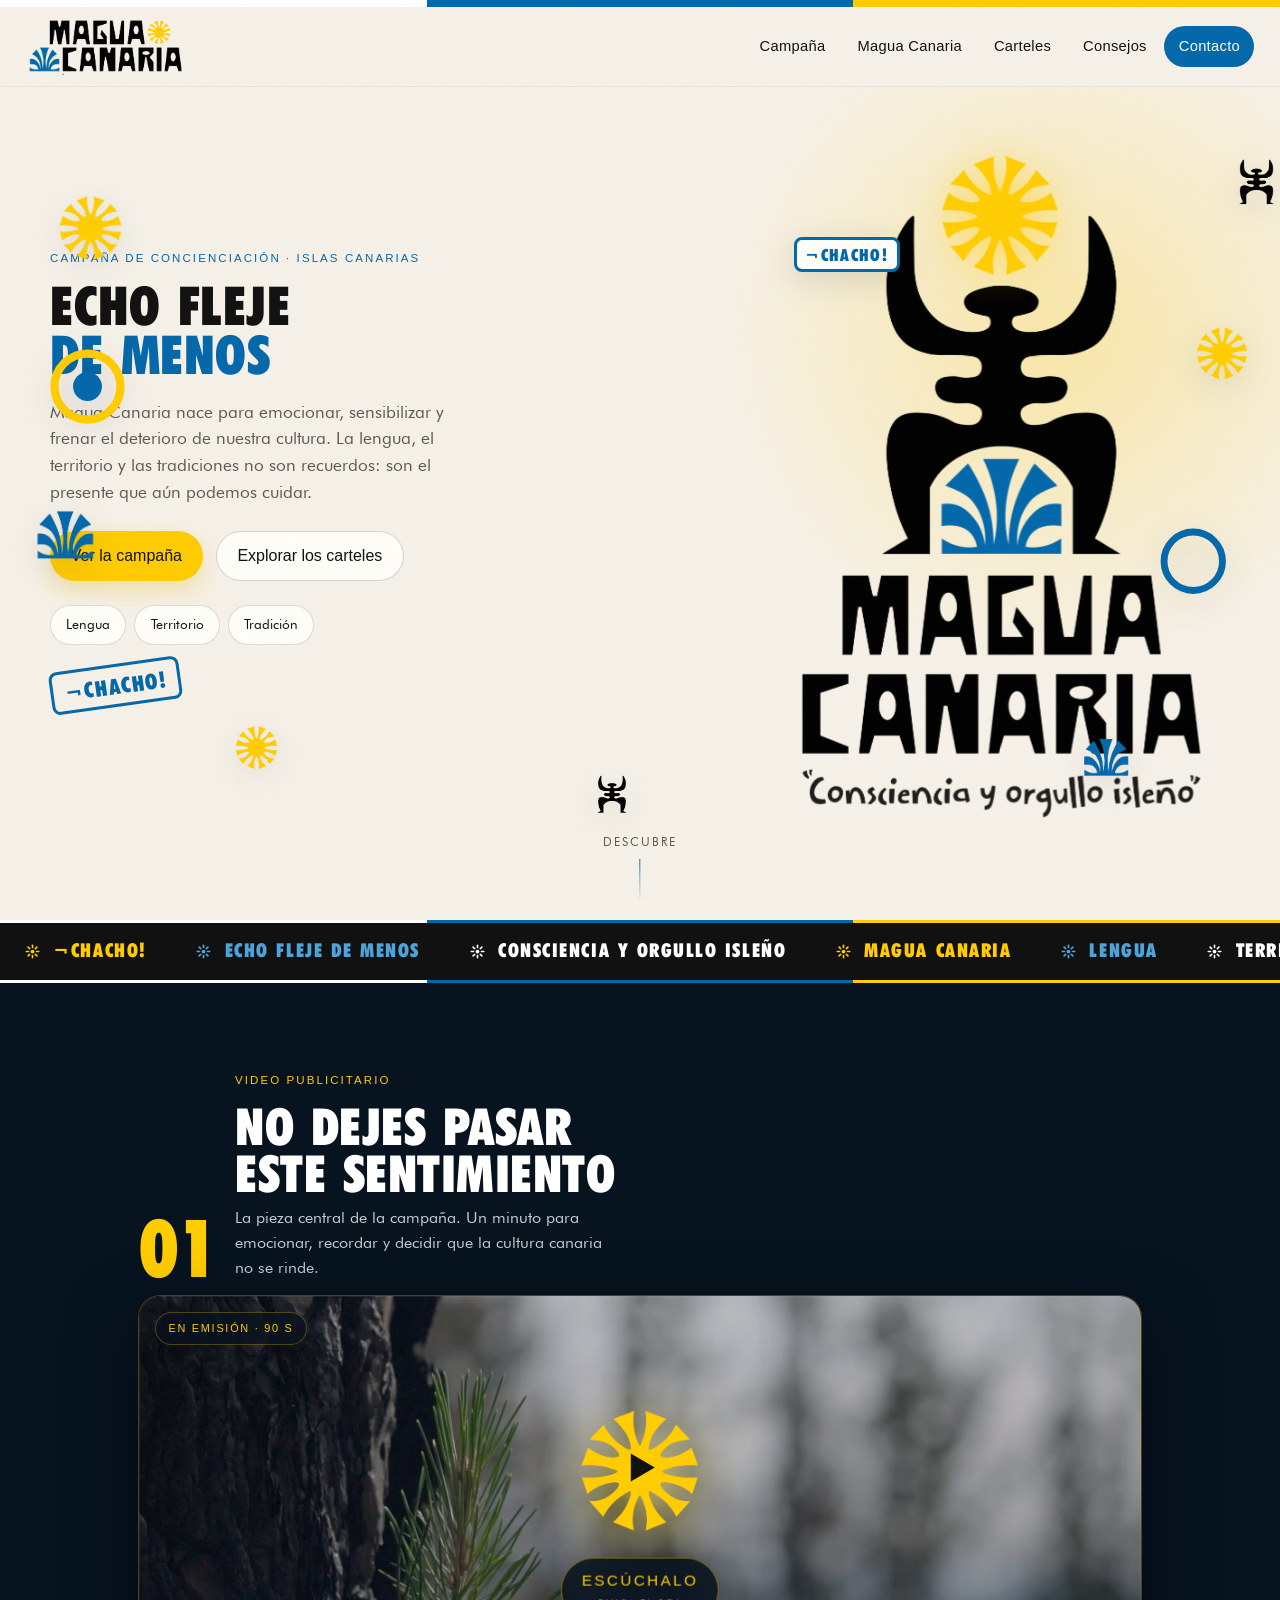
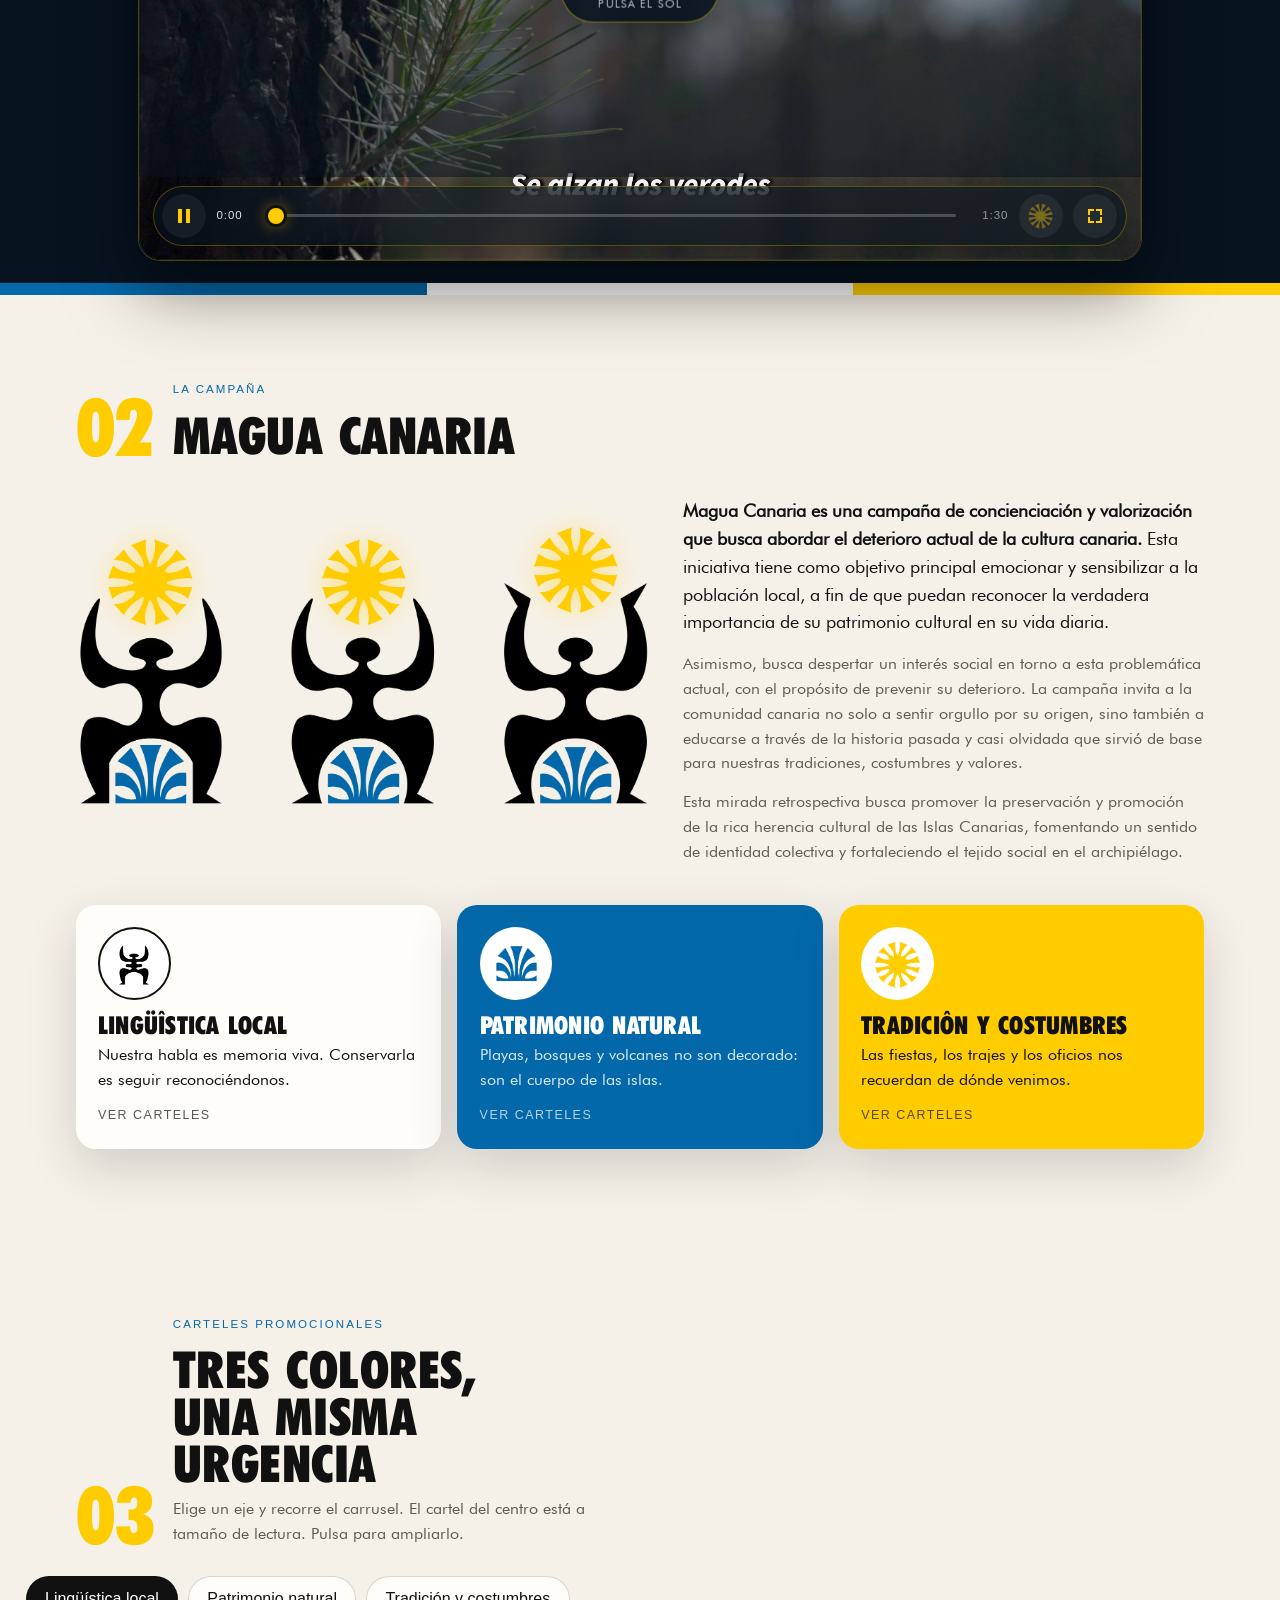
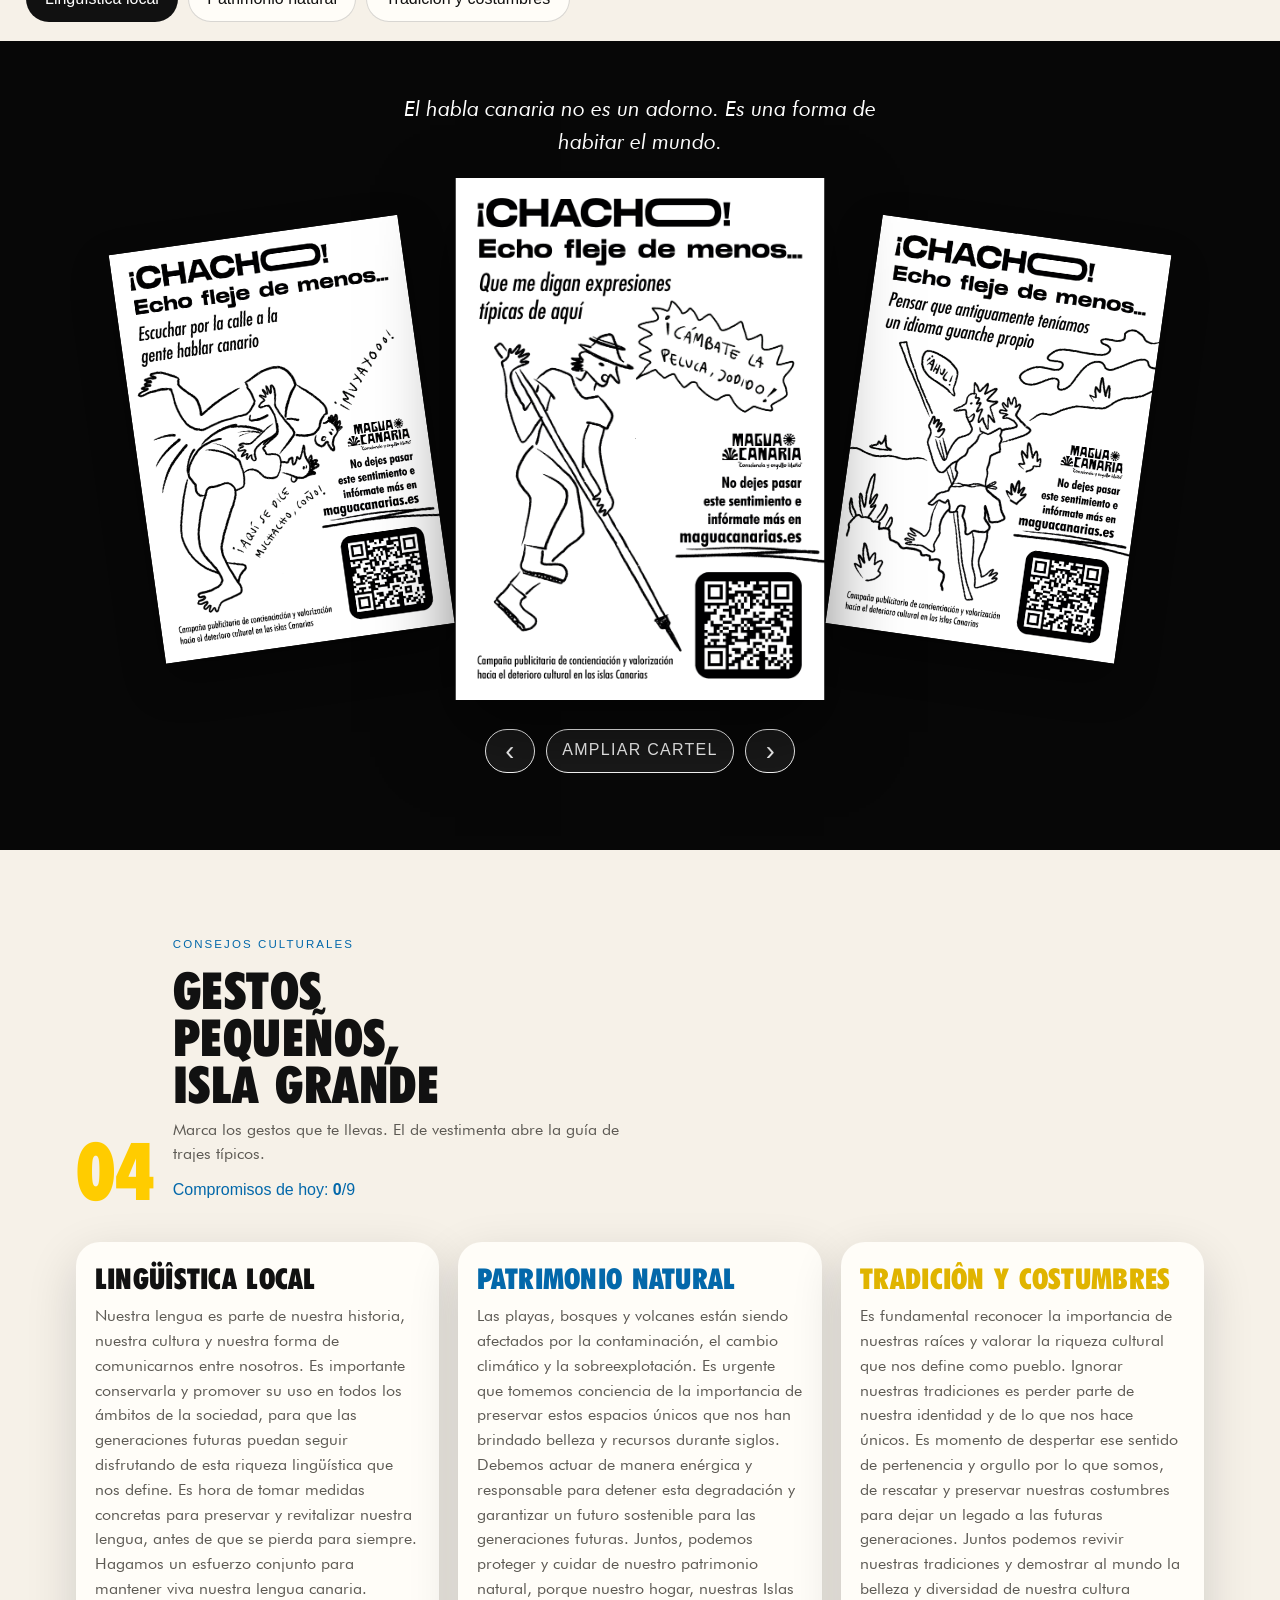
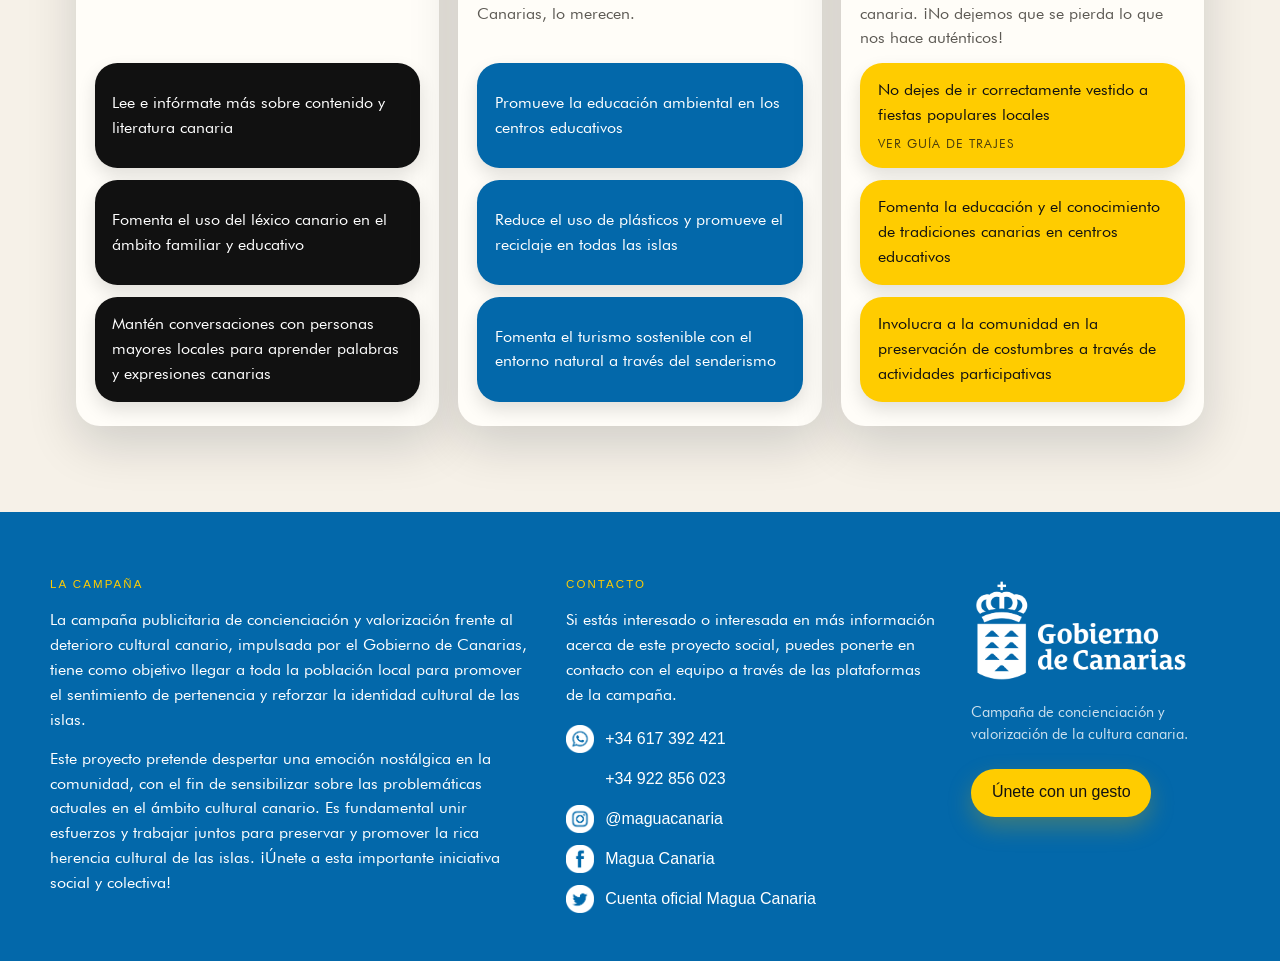
==== works/magua/index.html @ 706e5af0 "Publicar el portfolio interactivo de Kilian Torres. Sitio estático con CV A4, escritorio OS y las we" ====
<!DOCTYPE html>
<html lang="es">

<head>
    <meta charset="UTF-8">
    <meta name="viewport" content="width=device-width, initial-scale=1.0, viewport-fit=cover">
    <meta name="description" content="Magua Canaria es una campaña de concienciación y valorización frente al deterioro de la cultura canaria. Consciencia y orgullo isleño.">
    <meta name="theme-color" content="#0368AA">
    <meta property="og:title" content="Magua Canaria — Consciencia y orgullo isleño">
    <meta property="og:description" content="Campaña de concienciación y valorización de la cultura canaria: lengua, territorio y tradiciones.">
    <meta property="og:type" content="website">
    <meta property="og:locale" content="es_ES">
    <title>Magua Canaria — Consciencia y orgullo isleño</title>
    <link rel="icon" href="img/Sol.png" type="image/png">
    <link rel="preload" href="img/Logo-horizontal.png" as="image">
    <link rel="stylesheet" href="style.css?v=m14">
    <style>
      html, body, html *, body * { cursor: auto !important; }
      a, button, [type="button"], label, summary, .btn { cursor: pointer !important; }
      .pointer-glow, .cursor-sun { display: none !important; }
    </style>
</head>

<body>
    <script>
      document.documentElement.style.setProperty("cursor", "auto", "important");
    </script>
    <a class="skip-link" href="#contenido">Saltar al contenido</a>
    <div class="flag-bar" aria-hidden="true"></div>
    <div class="progress" id="progress" aria-hidden="true"></div>

    <header class="site-header" id="cabecera">
        <div class="header-inner">
            <a class="brand" href="#inicio" aria-label="Magua Canaria, ir al inicio">
                <img src="img/Logo-horizontal.png" alt="Magua Canaria">
            </a>

            <button class="menu-toggle" id="menu-toggle" type="button" aria-expanded="false" aria-controls="menu-principal">
                <span class="menu-toggle-bars" aria-hidden="true"></span>
                <span class="visually-hidden">Abrir menú</span>
            </button>

            <nav id="menu-principal" class="site-nav" aria-label="Principal">
                <ul>
                    <li><a href="#campana">Campaña</a></li>
                    <li><a href="#magua">Magua Canaria</a></li>
                    <li><a href="#carteles">Carteles</a></li>
                    <li><a href="#consejos">Consejos</a></li>
                    <li><a class="nav-cta" href="#contacto">Contacto</a></li>
                </ul>
            </nav>
        </div>
    </header>

    <main id="contenido">
        <section class="hero" id="inicio">
            <div class="hero-glow" aria-hidden="true"></div>
            <div class="hero-play" id="hero-play" aria-hidden="true">
                <div class="float-bit" data-kind="sun" style="--x: 4%; --y: 12%; --s: .72;">
                    <span class="float-bit-inner"><img src="img/Sol.png" alt=""></span>
                </div>
                <div class="float-bit" data-kind="sun" style="--x: 18%; --y: 76%; --s: .48;">
                    <span class="float-bit-inner"><img src="img/Sol.png" alt=""></span>
                </div>
                <div class="float-bit" data-kind="sun" style="--x: 93%; --y: 28%; --s: .58;">
                    <span class="float-bit-inner"><img src="img/Sol.png" alt=""></span>
                </div>
                <div class="float-bit" data-kind="mar" style="--x: 2%; --y: 48%; --s: .7;">
                    <span class="float-bit-inner"><img src="img/Mar.png" alt=""></span>
                </div>
                <div class="float-bit" data-kind="mar" style="--x: 84%; --y: 76%; --s: .55;">
                    <span class="float-bit-inner"><img src="img/Mar.png" alt=""></span>
                </div>
                <div class="float-bit" data-kind="guanche" style="--x: 96%; --y: 8%; --s: .5;">
                    <span class="float-bit-inner"><img src="img/Guanche.png" alt=""></span>
                </div>
                <div class="float-bit" data-kind="guanche" style="--x: 46%; --y: 82%; --s: .42;">
                    <span class="float-bit-inner"><img src="img/Guanche.png" alt=""></span>
                </div>
                <div class="float-bit float-chip" data-kind="chip" style="--x: 62%; --y: 18%; --s: 1;">
                    <span class="float-bit-inner">¡CHACHO!</span>
                </div>
                <div class="float-bit float-ring" data-kind="ring" style="--x: 3%; --y: 30%; --s: .9;">
                    <span class="float-bit-inner">
                        <svg viewBox="0 0 48 48" fill="none">
                            <circle cx="24" cy="24" r="16" stroke="#ffcc00" stroke-width="4"/>
                            <circle cx="24" cy="24" r="7" fill="#0368aa"/>
                        </svg>
                    </span>
                </div>
                <div class="float-bit float-ring" data-kind="ring" style="--x: 90%; --y: 52%; --s: .75;">
                    <span class="float-bit-inner">
                        <svg viewBox="0 0 48 48" fill="none">
                            <circle cx="24" cy="24" r="17" stroke="#0368aa" stroke-width="4"/>
                        </svg>
                    </span>
                </div>
            </div>
            <div class="hero-grid">
                <div class="hero-copy">
                    <p class="eyebrow">
                        <span class="eyebrow-kicker">Campaña de</span>
                        <span class="eyebrow-rest">concienciación · Islas Canarias</span>
                    </p>
                    <h1>
                        <span class="hero-line">Echo fleje</span>
                        <span class="hero-accent">de menos</span>
                    </h1>
                    <p class="hero-lead">
                        Magua Canaria nace para emocionar, sensibilizar y frenar el deterioro
                        de nuestra cultura. La lengua, el territorio y las tradiciones no son
                        recuerdos: son el presente que aún podemos cuidar.
                    </p>
                    <div class="hero-actions">
                        <a class="btn btn-primary" href="#campana">Ver la campaña</a>
                        <a class="btn btn-ghost" href="#carteles">Explorar los carteles</a>
                    </div>
                    <ul class="hero-pills" aria-label="Ejes de la campaña">
                        <li><button type="button" data-jump="#eje-lengua">Lengua</button></li>
                        <li><button type="button" data-jump="#eje-territorio">Territorio</button></li>
                        <li><button type="button" data-jump="#eje-tradicion">Tradición</button></li>
                    </ul>
                    <p class="hero-stamp" id="hero-stamp">¡CHACHO!</p>
                </div>

                <div class="hero-visual">
                    <div class="brand-mark" id="brand-mark">
                        <img class="brand-figure" src="img/Guanche logotipo sin Sol-07.png" alt="Figura ancestral de Magua Canaria">
                        <button class="brand-sun-hit" id="brand-sun-hit" type="button" aria-label="Hacer girar el sol de Magua">
                            <img class="brand-sun sol-gira" src="img/Sol.png" alt="">
                        </button>
                    </div>
                </div>
            </div>
            <a class="scroll-cue" href="#campana">
                <span>Descubre</span>
                <span class="scroll-cue-line" aria-hidden="true"></span>
            </a>
        </section>

        <div class="marquee" aria-hidden="true">
            <div class="marquee-track">
                <div class="marquee-group">
                    <span class="marquee-item"><span class="marquee-sep"></span>¡CHACHO!</span>
                    <span class="marquee-item"><span class="marquee-sep"></span>Echo fleje de menos</span>
                    <span class="marquee-item"><span class="marquee-sep"></span>Consciencia y orgullo isleño</span>
                    <span class="marquee-item"><span class="marquee-sep"></span>Magua Canaria</span>
                    <span class="marquee-item"><span class="marquee-sep"></span>Lengua</span>
                    <span class="marquee-item"><span class="marquee-sep"></span>Territorio</span>
                    <span class="marquee-item"><span class="marquee-sep"></span>Tradición</span>
                    <span class="marquee-item"><span class="marquee-sep"></span>Islas Canarias</span>
                    <span class="marquee-item"><span class="marquee-sep"></span>Orgullo isleño</span>
                </div>
                <div class="marquee-group">
                    <span class="marquee-item"><span class="marquee-sep"></span>¡CHACHO!</span>
                    <span class="marquee-item"><span class="marquee-sep"></span>Echo fleje de menos</span>
                    <span class="marquee-item"><span class="marquee-sep"></span>Consciencia y orgullo isleño</span>
                    <span class="marquee-item"><span class="marquee-sep"></span>Magua Canaria</span>
                    <span class="marquee-item"><span class="marquee-sep"></span>Lengua</span>
                    <span class="marquee-item"><span class="marquee-sep"></span>Territorio</span>
                    <span class="marquee-item"><span class="marquee-sep"></span>Tradición</span>
                    <span class="marquee-item"><span class="marquee-sep"></span>Islas Canarias</span>
                    <span class="marquee-item"><span class="marquee-sep"></span>Orgullo isleño</span>
                </div>
            </div>
        </div>

        <section class="cinema" id="campana">
            <div class="cinema-body">
                <div class="cinema-head">
                    <p class="section-index">01</p>
                    <div>
                        <p class="eyebrow eyebrow-light">Video publicitario</p>
                        <h2>No dejes pasar este sentimiento</h2>
                        <p class="cinema-lead">La pieza central de la campaña. Un minuto para emocionar, recordar y decidir que la cultura canaria no se rinde.</p>
                    </div>
                </div>
                <div class="cinema-stage">
                <div class="cinema-screen" id="cinema-screen" tabindex="0">
                    <video
                        class="cinema-video"
                        id="cinema-video"
                        poster="img/video-portada.jpg"
                        title="Video publicitario de Magua Canaria"
                        preload="auto"
                        playsinline
                        webkit-playsinline
                        muted
                        autoplay
                    >
                        <source src="video/magua-web.mp4" type="video/mp4">
                    </video>
                    <p class="cinema-chip" id="cinema-chip">En emisión · 90 s</p>
                    <span class="cinema-frame" aria-hidden="true"></span>
                    <button class="cinema-play" id="cinema-play" type="button" aria-label="Reproducir el video de Magua Canaria con sonido">
                        <span class="cinema-veil" aria-hidden="true"></span>
                        <span class="play-ui">
                            <span class="play-orb" aria-hidden="true">
                                <img src="img/Sol.png" alt="">
                                <span class="play-mark"></span>
                            </span>
                            <span class="play-copy">
                                <span class="play-label">Escúchalo</span>
                                <span class="play-meta">Pulsa el sol</span>
                            </span>
                        </span>
                    </button>
                    <div class="cinema-dock" id="cinema-controls">
                        <button class="cinema-hit" id="cinema-toggle" type="button" aria-label="Pausar">
                            <span class="cinema-glyph cinema-glyph-pause" aria-hidden="true"></span>
                            <span class="cinema-glyph cinema-glyph-play" aria-hidden="true"></span>
                        </button>
                        <span class="cinema-now" id="cinema-now">0:00</span>
                        <input class="cinema-seek" id="cinema-seek" type="range" min="0" max="1000" value="0" step="1" aria-label="Progreso del vídeo">
                        <span class="cinema-end" id="cinema-end">1:30</span>
                        <button class="cinema-hit cinema-mute" id="cinema-mute" type="button" aria-label="Activar sonido">
                            <img src="img/Sol.png" alt="">
                        </button>
                        <button class="cinema-hit cinema-fs" id="cinema-fs" type="button" aria-label="Ampliar">
                            <span class="cinema-expand" aria-hidden="true"></span>
                        </button>
                    </div>
                    </div>
                </div>
                <button class="cinema-listen" id="cinema-listen" type="button">Escúchalo · pulsa el sol</button>
            </div>
            <div class="cinema-rail" aria-hidden="true"></div>
        </section>

        <section class="section section-about" id="magua">
            <div class="section-heading">
                <p class="section-index">02</p>
                <div>
                    <p class="eyebrow">La campaña</p>
                    <h2>Magua Canaria</h2>
                </div>
            </div>

            <div class="about-grid">
                <div class="about-visual reveal">
                    <div class="guanches">
                        <div class="soles" aria-hidden="true">
                            <span class="sol-slot sol-slot-1"><img class="sol sol-gira" src="img/Sol.png" alt=""></span>
                            <span class="sol-slot sol-slot-2"><img class="sol sol-gira" src="img/Sol.png" alt=""></span>
                            <span class="sol-slot sol-slot-3"><img class="sol sol-gira" src="img/Sol.png" alt=""></span>
                        </div>
                        <img class="img-guanches" src="img/Guanches sin sol.png" alt="Tres figuras ancestrales de la identidad Magua Canaria">
                    </div>
                </div>

                <div class="about-copy reveal">
                    <p class="lead">
                        <strong>Magua Canaria es una campaña de concienciación y valorización que busca abordar el deterioro actual de la cultura canaria.</strong>
                        Esta iniciativa tiene como objetivo principal emocionar y sensibilizar a la población local, a fin de que puedan reconocer la verdadera importancia de su patrimonio cultural en su vida diaria.
                    </p>
                    <p>
                        Asimismo, busca despertar un interés social en torno a esta problemática actual, con el propósito de prevenir su deterioro. La campaña invita a la comunidad canaria no solo a sentir orgullo por su origen, sino también a educarse a través de la historia pasada y casi olvidada que sirvió de base para nuestras tradiciones, costumbres y valores.
                    </p>
                    <p>
                        Esta mirada retrospectiva busca promover la preservación y promoción de la rica herencia cultural de las Islas Canarias, fomentando un sentido de identidad colectiva y fortaleciendo el tejido social en el archipiélago.
                    </p>
                </div>
            </div>

            <div class="pillars">
                <button class="pillar pillar-ink reveal" type="button" data-jump="#eje-lengua">
                    <span class="pillar-icon"><img src="img/Guanche.png" alt=""></span>
                    <h3>Lingüística local</h3>
                    <p>Nuestra habla es memoria viva. Conservarla es seguir reconociéndonos.</p>
                    <span class="pillar-go">Ver carteles</span>
                </button>
                <button class="pillar pillar-blue reveal" type="button" data-jump="#eje-territorio">
                    <span class="pillar-icon"><img src="img/Mar.png" alt=""></span>
                    <h3>Patrimonio natural</h3>
                    <p>Playas, bosques y volcanes no son decorado: son el cuerpo de las islas.</p>
                    <span class="pillar-go">Ver carteles</span>
                </button>
                <button class="pillar pillar-gold reveal" type="button" data-jump="#eje-tradicion">
                    <span class="pillar-icon"><img src="img/Sol.png" alt=""></span>
                    <h3>Tradición y costumbres</h3>
                    <p>Las fiestas, los trajes y los oficios nos recuerdan de dónde venimos.</p>
                    <span class="pillar-go">Ver carteles</span>
                </button>
            </div>
        </section>

        <section class="gallery" id="carteles">
            <div class="gallery-head">
                <p class="section-index">03</p>
                <div>
                    <p class="eyebrow">Carteles promocionales</p>
                    <h2>Tres colores, una misma urgencia</h2>
                    <p class="section-help">Elige un eje y recorre el carrusel. El cartel del centro está a tamaño de lectura. Pulsa para ampliarlo.</p>
                </div>
            </div>

            <div class="axis-tabs" role="tablist" aria-label="Ejes de los carteles">
                <button type="button" role="tab" id="eje-lengua" class="is-on" data-axis="ink" aria-selected="true">Lingüística local</button>
                <button type="button" role="tab" id="eje-territorio" data-axis="blue" aria-selected="false">Patrimonio natural</button>
                <button type="button" role="tab" id="eje-tradicion" data-axis="gold" aria-selected="false">Tradición y costumbres</button>
            </div>

            <div class="poster-stage is-on theme-ink" data-axis="ink" role="tabpanel" aria-labelledby="eje-lengua">
                <p class="stage-kicker">El habla canaria no es un adorno. Es una forma de habitar el mundo.</p>
                <div class="poster-stack" data-stack="ink">
                    <button class="poster" type="button" data-pos="left" data-full="img/folletos/Blanco/1_Blanco.png" aria-label="Cartel de lingüística local, pieza 1. Traer al frente">
                        <img src="img/folletos/Blanco/1_Blanco.png" alt="Cartel Magua Canaria sobre lingüística local">
                    </button>
                    <button class="poster is-front" type="button" data-pos="center" data-full="img/folletos/Blanco/2_Blanco.png" aria-label="Cartel de lingüística local, pieza 2. Ya está al frente">
                        <img src="img/folletos/Blanco/2_Blanco.png" alt="Cartel Magua Canaria: ¡CHACHO! Echo fleje de menos que me digan expresiones típicas de aquí">
                    </button>
                    <button class="poster" type="button" data-pos="right" data-full="img/folletos/Blanco/3_Blanco.png" aria-label="Cartel de lingüística local, pieza 3. Traer al frente">
                        <img src="img/folletos/Blanco/3_Blanco.png" alt="Cartel Magua Canaria sobre lingüística local">
                    </button>
                </div>
                <div class="poster-controls">
                    <button class="icon-btn" type="button" data-dir="prev" aria-label="Cartel anterior de lingüística">‹</button>
                    <button class="text-btn" type="button" data-action="zoom">Ampliar cartel</button>
                    <button class="icon-btn" type="button" data-dir="next" aria-label="Cartel siguiente de lingüística">›</button>
                </div>
            </div>

            <div class="poster-stage theme-blue" data-axis="blue" role="tabpanel" aria-labelledby="eje-territorio" hidden>
                <p class="stage-kicker">Las islas son más que sol y playa. Cuidarlas es un acto cultural.</p>
                <div class="poster-stack" data-stack="blue">
                    <button class="poster" type="button" data-pos="left" data-full="img/folletos/Azul/1_Azul.png" aria-label="Cartel de patrimonio natural, pieza 1. Traer al frente">
                        <img src="img/folletos/Azul/1_Azul.png" alt="Cartel Magua Canaria sobre patrimonio natural">
                    </button>
                    <button class="poster is-front" type="button" data-pos="center" data-full="img/folletos/Azul/2_Azul.png" aria-label="Cartel de patrimonio natural, pieza 2. Ya está al frente">
                        <img src="img/folletos/Azul/2_Azul.png" alt="Cartel Magua Canaria: Echo fleje de menos cuando éramos un sitio más allá del Sol y las playas">
                    </button>
                    <button class="poster" type="button" data-pos="right" data-full="img/folletos/Azul/3_Azul.png" aria-label="Cartel de patrimonio natural, pieza 3. Traer al frente">
                        <img src="img/folletos/Azul/3_Azul.png" alt="Cartel Magua Canaria sobre patrimonio natural">
                    </button>
                </div>
                <div class="poster-controls">
                    <button class="icon-btn" type="button" data-dir="prev" aria-label="Cartel anterior de patrimonio">‹</button>
                    <button class="text-btn" type="button" data-action="zoom">Ampliar cartel</button>
                    <button class="icon-btn" type="button" data-dir="next" aria-label="Cartel siguiente de patrimonio">›</button>
                </div>
            </div>

            <div class="poster-stage theme-gold" data-axis="gold" role="tabpanel" aria-labelledby="eje-tradicion" hidden>
                <p class="stage-kicker">Lo que no se practica, se olvida. Lo que se comparte, se queda.</p>
                <div class="poster-stack" data-stack="gold">
                    <button class="poster" type="button" data-pos="left" data-full="img/folletos/Amarillo/1_Amarillo.png" aria-label="Cartel de tradición y costumbres, pieza 1. Traer al frente">
                        <img src="img/folletos/Amarillo/1_Amarillo.png" alt="Cartel Magua Canaria sobre tradición y costumbres">
                    </button>
                    <button class="poster is-front" type="button" data-pos="center" data-full="img/folletos/Amarillo/2_Amarillo.png" aria-label="Cartel de tradición y costumbres, pieza 2. Ya está al frente">
                        <img src="img/folletos/Amarillo/2_Amarillo.png" alt="Cartel Magua Canaria: Echo fleje de menos preocuparme por conservar las especies endémicas de Canarias">
                    </button>
                    <button class="poster" type="button" data-pos="right" data-full="img/folletos/Amarillo/3_Amarillo.png" aria-label="Cartel de tradición y costumbres, pieza 3. Traer al frente">
                        <img src="img/folletos/Amarillo/3_Amarillo.png" alt="Cartel Magua Canaria sobre tradición y costumbres">
                    </button>
                </div>
                <div class="poster-controls">
                    <button class="icon-btn" type="button" data-dir="prev" aria-label="Cartel anterior de tradición">‹</button>
                    <button class="text-btn" type="button" data-action="zoom">Ampliar cartel</button>
                    <button class="icon-btn" type="button" data-dir="next" aria-label="Cartel siguiente de tradición">›</button>
                </div>
            </div>
        </section>

        <section class="section section-tips" id="consejos">
            <div class="section-heading">
                <p class="section-index">04</p>
                <div>
                    <p class="eyebrow">Consejos culturales</p>
                    <h2>Gestos pequeños, isla grande</h2>
                    <p class="section-help">Marca los gestos que te llevas. El de vestimenta abre la guía de trajes típicos.</p>
                    <p class="pledge-count">Compromisos de hoy: <strong id="pledge-count">0</strong>/9</p>
                </div>
            </div>

            <div class="tips-grid">
                <article class="tip-panel tip-ink reveal">
                    <h3>Lingüística local</h3>
                    <p>Nuestra lengua es parte de nuestra historia, nuestra cultura y nuestra forma de comunicarnos entre nosotros. Es importante conservarla y promover su uso en todos los ámbitos de la sociedad, para que las generaciones futuras puedan seguir disfrutando de esta riqueza lingüística que nos define. Es hora de tomar medidas concretas para preservar y revitalizar nuestra lengua, antes de que se pierda para siempre. Hagamos un esfuerzo conjunto para mantener viva nuestra lengua canaria.</p>
                    <ul>
                        <li>
                            <button type="button">Lee e infórmate más sobre contenido y literatura canaria</button>
                        </li>
                        <li>
                            <button type="button">Fomenta el uso del léxico canario en el ámbito familiar y educativo</button>
                        </li>
                        <li>
                            <button type="button">Mantén conversaciones con personas mayores locales para aprender palabras y expresiones canarias</button>
                        </li>
                    </ul>
                </article>

                <article class="tip-panel tip-blue reveal">
                    <h3>Patrimonio natural</h3>
                    <p>Las playas, bosques y volcanes están siendo afectados por la contaminación, el cambio climático y la sobreexplotación. Es urgente que tomemos conciencia de la importancia de preservar estos espacios únicos que nos han brindado belleza y recursos durante siglos. Debemos actuar de manera enérgica y responsable para detener esta degradación y garantizar un futuro sostenible para las generaciones futuras. Juntos, podemos proteger y cuidar de nuestro patrimonio natural, porque nuestro hogar, nuestras Islas Canarias, lo merecen.</p>
                    <ul>
                        <li>
                            <button type="button">Promueve la educación ambiental en los centros educativos</button>
                        </li>
                        <li>
                            <button type="button">Reduce el uso de plásticos y promueve el reciclaje en todas las islas</button>
                        </li>
                        <li>
                            <button type="button">Fomenta el turismo sostenible con el entorno natural a través del senderismo</button>
                        </li>
                    </ul>
                </article>

                <article class="tip-panel tip-gold reveal">
                    <h3>Tradición y costumbres</h3>
                    <p>Es fundamental reconocer la importancia de nuestras raíces y valorar la riqueza cultural que nos define como pueblo. Ignorar nuestras tradiciones es perder parte de nuestra identidad y de lo que nos hace únicos. Es momento de despertar ese sentido de pertenencia y orgullo por lo que somos, de rescatar y preservar nuestras costumbres para dejar un legado a las futuras generaciones. Juntos podemos revivir nuestras tradiciones y demostrar al mundo la belleza y diversidad de nuestra cultura canaria. ¡No dejemos que se pierda lo que nos hace auténticos!</p>
                    <ul>
                        <li>
                            <button type="button" data-lightbox="trajes" data-caption="Guía de trajes típicos canarios a precios accesibles">
                                No dejes de ir correctamente vestido a fiestas populares locales
                                <span class="tip-extra">Ver guía de trajes</span>
                            </button>
                        </li>
                        <li>
                            <button type="button">Fomenta la educación y el conocimiento de tradiciones canarias en centros educativos</button>
                        </li>
                        <li>
                            <button type="button">Involucra a la comunidad en la preservación de costumbres a través de actividades participativas</button>
                        </li>
                    </ul>
                </article>
            </div>
        </section>
    </main>

    <footer class="site-footer" id="contacto">
        <div class="footer-grid">
            <section>
                <p class="eyebrow eyebrow-light">La campaña</p>
                <p>La campaña publicitaria de concienciación y valorización frente al deterioro cultural canario, impulsada por el Gobierno de Canarias, tiene como objetivo llegar a toda la población local para promover el sentimiento de pertenencia y reforzar la identidad cultural de las islas.</p>
                <p>Este proyecto pretende despertar una emoción nostálgica en la comunidad, con el fin de sensibilizar sobre las problemáticas actuales en el ámbito cultural canario. Es fundamental unir esfuerzos y trabajar juntos para preservar y promover la rica herencia cultural de las islas. ¡Únete a esta importante iniciativa social y colectiva!</p>
            </section>

            <section>
                <p class="eyebrow eyebrow-light">Contacto</p>
                <p>Si estás interesado o interesada en más información acerca de este proyecto social, puedes ponerte en contacto con el equipo a través de las plataformas de la campaña.</p>
                <ul class="contact-list">
                    <li>
                        <a href="https://wa.me/34617392421" rel="noopener noreferrer">
                            <img src="img/iconos/WhatsApp_Logo.png" alt="">
                            <span>+34 617 392 421</span>
                        </a>
                    </li>
                    <li>
                        <a href="tel:+34922856023">
                            <span class="contact-spacer" aria-hidden="true"></span>
                            <span>+34 922 856 023</span>
                        </a>
                    </li>
                    <li>
                        <a href="https://www.instagram.com/maguacanaria" rel="noopener noreferrer" target="_blank">
                            <img src="img/iconos/Instagram_Logo.png" alt="">
                            <span>@maguacanaria</span>
                        </a>
                    </li>
                    <li>
                        <a href="https://www.facebook.com/search/top?q=magua%20canaria" rel="noopener noreferrer" target="_blank">
                            <img src="img/iconos/Facebook_Logo.png" alt="">
                            <span>Magua Canaria</span>
                        </a>
                    </li>
                    <li>
                        <a href="https://x.com/search?q=magua%20canaria" rel="noopener noreferrer" target="_blank">
                            <img src="img/iconos/Twitter_Logo.png" alt="">
                            <span>Cuenta oficial Magua Canaria</span>
                        </a>
                    </li>
                </ul>
            </section>

            <section class="footer-brand">
                <img class="marcas" src="img/Marca Canarias Blanca_Mesa de trabajo 1-04.png" alt="Gobierno de Canarias">
                <p class="footer-note">Campaña de concienciación y valorización de la cultura canaria.</p>
                <a class="btn btn-primary footer-cta" href="#consejos">Únete con un gesto</a>
            </section>
        </div>
    </footer>

    <p class="toast" id="toast" role="status" aria-live="polite" hidden></p>
    <button class="to-top" id="to-top" type="button" aria-label="Volver arriba">↑</button>

    <dialog class="lightbox" id="lightbox" aria-labelledby="lightbox-title">
        <div class="lightbox-stage" id="lightbox-stage">
            <img id="lightbox-image" src="img/folletos/Blanco/2_Blanco.png" alt="" draggable="false">
        </div>
        <div class="lightbox-toolbar">
            <p id="lightbox-title">Cartel de la campaña</p>
            <div class="lightbox-actions">
                <button type="button" id="lightbox-zoom">Ampliar</button>
                <form method="dialog">
                    <button type="submit" aria-label="Cerrar">Cerrar</button>
                </form>
            </div>
        </div>
        <div class="lightbox-zoombar" id="lightbox-zoombar">
            <button type="button" id="lightbox-zoom-out" aria-label="Alejar">−</button>
            <p id="lightbox-zoom-label">Pellizca para ampliar</p>
            <button type="button" id="lightbox-zoom-in" aria-label="Acercar">+</button>
        </div>
    </dialog>

    <script src="script.js?v=m14"></script>
</body>

</html>
---- works/magua/style.css ----
@font-face {
    font-family: "Futura Book";
    src: url("fonts/Futura Book font.ttf") format("truetype");
    font-weight: 400;
    font-style: normal;
    font-display: swap;
}

@font-face {
    font-family: "Futura Italic";
    src: url("fonts/Futura Book Italic font.ttf") format("truetype");
    font-weight: 400;
    font-style: italic;
    font-display: swap;
}

@font-face {
    font-family: "Futura Medium";
    src: url("fonts/futura medium bt.ttf") format("truetype");
    font-weight: 500;
    font-style: normal;
    font-display: swap;
}

@font-face {
    font-family: "Futura Heavy";
    src: url("fonts/Futura Heavy font.ttf") format("truetype");
    font-weight: 700;
    font-style: normal;
    font-display: swap;
}

@font-face {
    font-family: "Futura Condensed";
    src: url("fonts/futura-condensed-black-bold.ttf") format("truetype");
    font-weight: 800;
    font-style: normal;
    font-display: swap;
}

:root {
    --blue: #0368aa;
    --blue-deep: #024d80;
    --navy: #07131f;
    --gold: #ffcc00;
    --gold-deep: #e0b400;
    --ink: #111111;
    --paper: #f6f1e8;
    --paper-2: #fffdf8;
    --white: #ffffff;
    --muted: #5d5a54;
    --header-h: 4.5rem;
    --radius: 1.25rem;
    --shadow: 0 18px 50px rgba(7, 19, 31, 0.16);
    --ease: cubic-bezier(0.22, 1, 0.36, 1);
    --max: min(1180px, calc(100% - 2rem));
    --pad: clamp(1rem, 3.5vw, 1.6rem);
}

html {
    scroll-behavior: smooth;
    -webkit-text-size-adjust: 100%;
    cursor: auto;
}

body {
    font-family: "Futura Book", "Trebuchet MS", sans-serif;
    color: var(--ink);
    background: var(--paper);
    line-height: 1.55;
    overflow-x: hidden;
    padding-left: env(safe-area-inset-left);
    padding-right: env(safe-area-inset-right);
    cursor: auto;
}

::selection {
    background: var(--gold);
    color: var(--ink);
}

*,
*::before,
*::after {
    box-sizing: border-box;
    margin: 0;
    padding: 0;
}

body.nav-open {
    overflow: hidden;
}

body::before {
    content: "";
    position: fixed;
    inset: 0;
    pointer-events: none;
    z-index: 80;
    opacity: 0.045;
    background-image: url("data:image/svg+xml,%3Csvg xmlns='http://www.w3.org/2000/svg' width='160' height='160'%3E%3Cfilter id='n'%3E%3CfeTurbulence type='fractalNoise' baseFrequency='.8' numOctaves='2' stitchTiles='stitch'/%3E%3C/filter%3E%3Crect width='100%25' height='100%25' filter='url(%23n)' opacity='.55'/%3E%3C/svg%3E");
}

img {
    max-width: 100%;
    display: block;
}

a {
    color: inherit;
    text-decoration: none;
}

button {
    font: inherit;
    color: inherit;
    background: none;
    border: 0;
    cursor: pointer;
}

ul {
    list-style: none;
}

.visually-hidden {
    position: absolute;
    width: 1px;
    height: 1px;
    padding: 0;
    margin: -1px;
    overflow: hidden;
    clip: rect(0, 0, 0, 0);
    white-space: nowrap;
    border: 0;
}

.skip-link {
    position: absolute;
    left: 1rem;
    top: -4rem;
    z-index: 100;
    background: var(--ink);
    color: var(--white);
    padding: 0.7rem 1rem;
    border-radius: 999px;
}

.skip-link:focus {
    top: 1rem;
}

.flag-bar {
    height: 7px;
    background: linear-gradient(90deg, #fff 0 33.33%, var(--blue) 33.33% 66.66%, var(--gold) 66.66%);
    position: relative;
    z-index: 40;
}

.progress {
    position: fixed;
    top: 7px;
    left: 0;
    height: 3px;
    width: 0;
    background: var(--gold);
    z-index: 50;
}

.site-header {
    position: sticky;
    top: 0;
    z-index: 40;
    background: rgba(246, 241, 232, 0.88);
    backdrop-filter: blur(16px);
    border-bottom: 1px solid rgba(17, 17, 17, 0.06);
    transition: background 0.3s var(--ease), box-shadow 0.3s var(--ease);
}

.site-header.is-scrolled {
    background: rgba(255, 253, 248, 0.96);
    box-shadow: 0 8px 30px rgba(7, 19, 31, 0.08);
}

.header-inner {
    margin: 0 auto;
    min-height: var(--header-h);
    padding: 0.65rem var(--pad);
    display: flex;
    align-items: center;
    justify-content: space-between;
    gap: 1rem;
    max-width: 1400px;
}

.brand {
    flex: 0 0 auto;
}

.brand img {
    height: 58px;
    width: auto;
    object-fit: contain;
}

.menu-toggle {
    width: 46px;
    height: 46px;
    border-radius: 50%;
    border: 1px solid rgba(17, 17, 17, 0.15);
    display: grid;
    place-items: center;
    z-index: 45;
}

.menu-toggle-bars,
.menu-toggle-bars::before,
.menu-toggle-bars::after {
    display: block;
    width: 18px;
    height: 2px;
    background: var(--ink);
    position: relative;
    transition: transform 0.3s var(--ease), opacity 0.3s var(--ease);
}

.menu-toggle-bars::before,
.menu-toggle-bars::after {
    content: "";
    position: absolute;
    left: 0;
}

.menu-toggle-bars::before {
    top: -6px;
}

.menu-toggle-bars::after {
    top: 6px;
}

body.nav-open .menu-toggle-bars {
    background: transparent;
}

body.nav-open .menu-toggle-bars::before {
    top: 0;
    transform: rotate(45deg);
}

body.nav-open .menu-toggle-bars::after {
    top: 0;
    transform: rotate(-45deg);
}

.site-nav ul {
    display: flex;
    flex-direction: column;
    gap: 0.4rem;
}

.site-nav a {
    display: block;
    padding: 0.85rem 1rem;
    border-radius: 999px;
    font-family: "Futura Medium", sans-serif;
    letter-spacing: 0.02em;
}

.site-nav a:hover,
.site-nav a.is-active {
    background: var(--ink);
    color: var(--white);
}

.nav-cta {
    background: var(--blue);
    color: var(--white) !important;
}

.nav-cta:hover,
.nav-cta.is-active {
    background: var(--blue-deep) !important;
}

@media (max-width: 899px) {
    :root {
        --header-h: 3.7rem;
        --pad: clamp(0.9rem, 4.2vw, 1.2rem);
        --max: min(1180px, calc(100% - 1.8rem));
    }

    .site-header {
        backdrop-filter: none;
        -webkit-backdrop-filter: none;
    }

    body.nav-open .site-header {
        background: transparent;
        border-bottom-color: transparent;
        box-shadow: none;
    }

    body.nav-open .header-inner {
        background: transparent;
    }

    html,
    body {
        overflow-x: clip;
        max-width: 100%;
    }

    body.has-pointer {
        cursor: auto;
    }

    body.has-pointer a,
    body.has-pointer button {
        cursor: pointer;
    }

    .pointer-glow,
    .cursor-sun {
        display: none !important;
    }

    img,
    svg {
        max-width: 100%;
    }

    .header-inner {
        gap: 0.55rem;
        padding: 0.4rem var(--pad);
        min-width: 0;
    }

    .brand {
        min-width: 0;
        flex: 1 1 auto;
        max-width: calc(100% - 3.4rem);
    }

    .brand img {
        height: auto;
        width: auto;
        max-height: 38px;
        max-width: 100%;
    }

    .menu-toggle {
        position: relative;
        z-index: 46;
    }

    .site-nav {
        position: fixed;
        inset: 0;
        z-index: 44;
        background: rgba(7, 19, 31, 0.96);
        color: var(--white);
        display: grid;
        place-items: center;
        opacity: 0;
        visibility: hidden;
        pointer-events: none;
        transition: opacity 0.35s var(--ease), visibility 0.35s;
        padding: max(1.2rem, env(safe-area-inset-top)) 1.2rem max(1.2rem, env(safe-area-inset-bottom));
    }

    body.nav-open .site-nav {
        opacity: 1;
        visibility: visible;
        pointer-events: auto;
    }

    .site-nav ul {
        width: min(320px, 86vw);
        text-align: center;
    }

    .site-nav a {
        font-size: clamp(1.12rem, 4.6vw, 1.28rem);
        color: var(--white);
    }

    .site-nav a:hover,
    .site-nav a.is-active {
        background: var(--gold);
        color: var(--ink);
    }
}

@media (min-width: 900px) {
    .menu-toggle {
        display: none;
    }

    .site-nav ul {
        flex-direction: row;
        align-items: center;
        gap: 0.2rem;
    }

    .site-nav a {
        padding: 0.55rem 0.9rem;
        font-size: 0.92rem;
    }
}

.hero {
    position: relative;
    min-height: calc(100svh - var(--header-h) - 7px);
    padding: clamp(1.2rem, 4vw, 2.4rem) var(--pad) 5.5rem;
    overflow: hidden;
    scroll-margin-top: calc(var(--header-h) + 12px);
}

.hero-glow {
    position: absolute;
    width: 55vw;
    height: 55vw;
    right: -10vw;
    top: -8vw;
    background: radial-gradient(circle, rgba(255, 204, 0, 0.28), transparent 68%);
    pointer-events: none;
}

.hero-grid {
    max-width: var(--max);
    margin: 0 auto;
    display: grid;
    gap: 2rem;
    align-items: center;
}

.eyebrow {
    font-family: "Futura Medium", sans-serif;
    text-transform: uppercase;
    letter-spacing: 0.18em;
    font-size: 0.72rem;
    color: var(--blue);
    margin-bottom: 0.8rem;
}

.eyebrow-light {
    color: var(--gold);
}

.hero h1,
.section-heading h2,
.cinema h2,
.gallery h2,
.tip-panel h3,
.pillar h3 {
    font-family: "Futura Condensed", "Futura Heavy", sans-serif;
    line-height: 0.92;
    letter-spacing: 0.01em;
    text-transform: uppercase;
    text-wrap: balance;
}

.hero h1 {
    font-size: clamp(2.4rem, 4.2vw, 4.6rem);
    margin-bottom: 1.2rem;
}

.hero-line,
.hero-accent {
    display: block;
}

.hero-line {
    white-space: nowrap;
}

.hero-accent {
    color: var(--blue);
}

.hero-lead,
.lead,
.about-copy p,
.tip-panel > p,
.section-help {
    color: var(--muted);
}

.hero-lead {
    max-width: 42ch;
    font-size: 1.08rem;
    margin-bottom: 1.6rem;
}

.hero-actions {
    display: flex;
    flex-wrap: wrap;
    gap: 0.8rem;
    margin-bottom: 1.5rem;
}

.btn {
    display: inline-flex;
    align-items: center;
    justify-content: center;
    min-height: 3rem;
    padding: 0.7rem 1.3rem;
    border-radius: 999px;
    font-family: "Futura Medium", sans-serif;
    transition: transform 0.25s var(--ease), background 0.25s var(--ease), box-shadow 0.25s var(--ease);
}

.btn:hover {
    transform: translateY(-2px);
}

.btn-primary {
    background: var(--gold);
    color: var(--ink);
    box-shadow: 0 10px 24px rgba(224, 180, 0, 0.28);
}

.btn-ghost {
    border: 1px solid rgba(17, 17, 17, 0.18);
    background: var(--paper-2);
}

.hero-pills {
    display: flex;
    flex-wrap: wrap;
    gap: 0.5rem;
}

.hero-pills button {
    border: 1px solid rgba(17, 17, 17, 0.14);
    border-radius: 999px;
    padding: 0.45rem 0.95rem;
    min-height: 40px;
    font-size: 0.85rem;
    background: var(--paper-2);
    transition: background 0.25s var(--ease), color 0.25s var(--ease), transform 0.25s var(--ease);
}

.hero-copy,
.hero-visual {
    position: relative;
    z-index: 3;
    pointer-events: none;
}

.hero-copy a,
.hero-copy button,
.hero-stamp,
.brand-sun-hit {
    pointer-events: auto;
}

.hero-play {
    position: absolute;
    inset: 0;
    z-index: 4;
    pointer-events: none;
}

.float-bit {
    position: absolute;
    left: var(--x);
    top: var(--y);
    width: calc(110px * var(--s));
    height: calc(110px * var(--s));
    display: grid;
    place-items: center;
    pointer-events: auto;
    cursor: grab;
    touch-action: none;
    user-select: none;
    z-index: 2;
    transform: translate(var(--dx, 0px), var(--dy, 0px));
    filter: drop-shadow(0 8px 16px rgba(7, 19, 31, 0.12));
}

.float-bit.is-held {
    cursor: grabbing;
    z-index: 6;
}

.float-bit-inner {
    display: grid;
    place-items: center;
    width: 100%;
    height: 100%;
    animation: float-space 16s ease-in-out infinite;
}

.float-bit:nth-child(2n) .float-bit-inner {
    animation-duration: 19s;
    animation-delay: -4s;
}

.float-bit:nth-child(3n) .float-bit-inner {
    animation-duration: 22s;
    animation-delay: -9s;
}

.float-bit:nth-child(4n) .float-bit-inner {
    animation-duration: 14s;
    animation-delay: -2s;
}

.float-bit img,
.float-bit svg {
    width: 100%;
    height: 100%;
    object-fit: contain;
    pointer-events: none;
}

.float-chip {
    width: auto;
    height: auto;
}

.float-chip .float-bit-inner {
    font-family: "Futura Condensed", sans-serif;
    letter-spacing: 0.08em;
    color: var(--blue);
    border: 3px solid var(--blue);
    border-radius: 8px;
    padding: 0.15rem 0.55rem 0.05rem;
    background: var(--paper-2);
    font-size: 1.05rem;
}

.float-bit::after,
.hero-stamp::after {
    content: "Arrástrame";
    position: absolute;
    left: 50%;
    bottom: calc(100% + 8px);
    transform: translateX(-50%) translateY(4px);
    padding: 0.28rem 0.6rem;
    border-radius: 999px;
    background: var(--ink);
    color: var(--gold);
    font-family: "Futura Medium", sans-serif;
    font-size: 0.72rem;
    letter-spacing: 0.12em;
    text-transform: uppercase;
    white-space: nowrap;
    opacity: 0;
    pointer-events: none;
    transition: opacity 0.25s var(--ease), transform 0.25s var(--ease);
    z-index: 8;
}

.float-bit:hover::after,
.hero-stamp:hover::after {
    opacity: 1;
    transform: translateX(-50%) translateY(0);
}

.float-bit.is-held::after,
.hero-stamp.is-held::after {
    opacity: 0;
}

.float-bit.is-held .float-bit-inner {
    animation-play-state: paused;
}

.float-bit.is-spin .float-bit-inner {
    animation: spin 0.8s var(--ease);
}

.hero-stamp {
    position: relative;
    margin-top: 1.2rem;
    display: inline-block;
    font-family: "Futura Condensed", sans-serif;
    letter-spacing: 0.08em;
    color: var(--blue);
    border: 3px solid var(--blue);
    border-radius: 8px;
    padding: 0.2rem 0.7rem 0.05rem;
    transform: translate(var(--dx, 0px), var(--dy, 0px)) rotate(-8deg);
    font-size: 1.35rem;
    cursor: grab;
    touch-action: none;
    user-select: none;
}

.hero-stamp.is-held {
    cursor: grabbing;
    z-index: 6;
}

@keyframes float-space {
    0%,
    100% {
        transform: translate(0, 0) rotate(-2deg);
    }

    25% {
        transform: translate(10px, -16px) rotate(3deg);
    }

    50% {
        transform: translate(-8px, -6px) rotate(1deg);
    }

    75% {
        transform: translate(-12px, 10px) rotate(-3deg);
    }
}

.hero-visual {
    position: relative;
    display: grid;
    place-items: center;
}

.brand-mark {
    position: relative;
    width: min(420px, 80vw);
    transform-style: preserve-3d;
    transition: transform 0.35s var(--ease);
}

.hero-visual {
    perspective: 800px;
}

.brand-figure {
    width: 100%;
    height: auto;
}

.brand-sun-hit {
    position: absolute;
    top: 2%;
    left: 50%;
    width: 32%;
    transform: translateX(-50%);
    padding: 0;
    border: 0;
    background: transparent;
    cursor: pointer;
    filter: drop-shadow(0 0 18px rgba(255, 204, 0, 0.55));
}

.brand-sun {
    width: 100%;
    height: auto;
    display: block;
}

.brand-sun.sol-gira {
    animation: spin 18s linear infinite;
}

.brand-sun-hit.is-boost .brand-sun {
    animation-duration: 0.7s;
}

.soles .sol-gira {
    animation: spin 18s linear infinite;
}

@keyframes spin-center {
    from {
        transform: translateX(-50%) rotate(0deg);
    }

    to {
        transform: translateX(-50%) rotate(360deg);
    }
}

@keyframes spin {
    to {
        transform: rotate(360deg);
    }
}

.scroll-cue {
    position: absolute;
    left: 50%;
    bottom: 1.2rem;
    transform: translateX(-50%);
    display: flex;
    flex-direction: column;
    align-items: center;
    gap: 0.45rem;
    font-size: 0.75rem;
    letter-spacing: 0.16em;
    text-transform: uppercase;
    color: var(--muted);
}

.scroll-cue-line {
    width: 1px;
    height: 42px;
    background: linear-gradient(var(--blue), transparent);
    animation: pulse 1.8s ease-in-out infinite;
}

@keyframes pulse {
    50% {
        opacity: 0.25;
        transform: translateY(6px);
    }
}

.marquee {
    position: relative;
    overflow: hidden;
    background: var(--ink);
}

.marquee::before,
.marquee::after {
    content: "";
    display: block;
    height: 3px;
    background: linear-gradient(90deg, #fff 0 33.33%, var(--blue) 33.33% 66.66%, var(--gold) 66.66%);
}

.marquee-track {
    display: flex;
    width: max-content;
    font-family: "Futura Condensed", sans-serif;
    letter-spacing: 0.08em;
    text-transform: uppercase;
    font-size: 1.2rem;
    animation: marquee 22s linear infinite;
}

.marquee-group {
    display: flex;
    align-items: center;
    flex-shrink: 0;
    padding: 0.85rem 0;
}

.marquee-item {
    display: flex;
    align-items: center;
    gap: 0.85rem;
    padding: 0 1.55rem;
    white-space: nowrap;
}

.marquee-item:nth-child(3n + 1) {
    color: var(--gold);
}

.marquee-item:nth-child(3n + 2) {
    color: #4ea3d8;
}

.marquee-item:nth-child(3n) {
    color: var(--white);
}

.marquee-sep {
    width: 0.78em;
    height: 0.78em;
    flex-shrink: 0;
    background: currentColor;
    -webkit-mask: url("data:image/svg+xml,%3Csvg xmlns='http://www.w3.org/2000/svg' viewBox='0 0 32 32'%3E%3Cg fill='%23000' transform='translate(16 16)'%3E%3Ccircle r='4'/%3E%3Crect x='-1.7' y='-15' width='3.4' height='8.2' rx='1.7'/%3E%3Crect x='-1.7' y='6.8' width='3.4' height='8.2' rx='1.7'/%3E%3Crect x='-15' y='-1.7' width='8.2' height='3.4' rx='1.7'/%3E%3Crect x='6.8' y='-1.7' width='8.2' height='3.4' rx='1.7'/%3E%3Cg transform='rotate(45)'%3E%3Crect x='-1.7' y='-15' width='3.4' height='8.2' rx='1.7'/%3E%3Crect x='-1.7' y='6.8' width='3.4' height='8.2' rx='1.7'/%3E%3Crect x='-15' y='-1.7' width='8.2' height='3.4' rx='1.7'/%3E%3Crect x='6.8' y='-1.7' width='8.2' height='3.4' rx='1.7'/%3E%3C/g%3E%3C/g%3E%3C/svg%3E") center / contain no-repeat;
    mask: url("data:image/svg+xml,%3Csvg xmlns='http://www.w3.org/2000/svg' viewBox='0 0 32 32'%3E%3Cg fill='%23000' transform='translate(16 16)'%3E%3Ccircle r='4'/%3E%3Crect x='-1.7' y='-15' width='3.4' height='8.2' rx='1.7'/%3E%3Crect x='-1.7' y='6.8' width='3.4' height='8.2' rx='1.7'/%3E%3Crect x='-15' y='-1.7' width='8.2' height='3.4' rx='1.7'/%3E%3Crect x='6.8' y='-1.7' width='8.2' height='3.4' rx='1.7'/%3E%3Cg transform='rotate(45)'%3E%3Crect x='-1.7' y='-15' width='3.4' height='8.2' rx='1.7'/%3E%3Crect x='-1.7' y='6.8' width='3.4' height='8.2' rx='1.7'/%3E%3Crect x='-15' y='-1.7' width='8.2' height='3.4' rx='1.7'/%3E%3Crect x='6.8' y='-1.7' width='8.2' height='3.4' rx='1.7'/%3E%3C/g%3E%3C/g%3E%3C/svg%3E") center / contain no-repeat;
    animation: spin 16s linear infinite;
}

@keyframes marquee {
    to {
        transform: translateX(-50%);
    }
}

.section {
    max-width: var(--max);
    margin: 0 auto;
    padding: clamp(3rem, 8vw, 5.4rem) var(--pad);
    scroll-margin-top: calc(var(--header-h) + 12px);
}

.section-heading {
    display: grid;
    grid-template-columns: auto 1fr;
    gap: 1rem 1.2rem;
    align-items: end;
    margin-bottom: 2.4rem;
}

.section-index {
    font-family: "Futura Condensed", sans-serif;
    font-size: clamp(3rem, 7vw, 5rem);
    color: var(--gold);
    line-height: 0.8;
}

.section-heading h2 {
    font-size: clamp(1.9rem, 4.4vw, 3.2rem);
    max-width: 14ch;
}

.section-help {
    margin-top: 0.6rem;
    max-width: 52ch;
}

.cinema {
    --cinema-frame: min(100% - 2.5rem, calc((100svh - var(--header-h) - 16.5rem) * 16 / 9), 1180px);
    background: var(--navy);
    color: var(--white);
    min-height: 100svh;
    padding: 0;
    scroll-margin-top: 0;
    display: flex;
    flex-direction: column;
}

.cinema-body {
    flex: 1 1 auto;
    display: flex;
    flex-direction: column;
    justify-content: center;
    width: 100%;
    padding: calc(var(--header-h) + 1.1rem) 0 1.4rem;
    box-sizing: border-box;
}

.gallery-head {
    max-width: var(--max);
    margin: 0 auto;
    padding: 0 var(--pad) 1.1rem;
    display: grid;
    grid-template-columns: 1fr;
    gap: 0.4rem 1.2rem;
    align-items: end;
}

.cinema-head {
    width: var(--cinema-frame);
    margin: 0 auto;
    padding: 0 0 1rem;
    display: grid;
    grid-template-columns: auto 1fr;
    gap: 0.85rem 1.15rem;
    align-items: end;
}

.cinema h2,
.gallery h2 {
    font-size: clamp(1.9rem, 4.4vw, 3.2rem);
    max-width: 14ch;
}

.cinema h2 {
    max-width: 16ch;
}

.cinema-lead {
    margin-top: 0.55rem;
    max-width: 42ch;
    color: rgba(255, 255, 255, 0.78);
}

.cinema-stage {
    width: var(--cinema-frame);
    margin: 0 auto;
}

.cinema-screen {
    position: relative;
    width: 100%;
    aspect-ratio: 16 / 9;
    overflow: hidden;
    background: #000;
    border-radius: 1.35rem;
    box-shadow:
        0 0 0 1px rgba(255, 204, 0, 0.28),
        0 28px 70px rgba(0, 0, 0, 0.5);
}

.cinema-screen:focus,
.cinema-screen:focus-visible {
    outline: 2px solid var(--gold);
    outline-offset: 4px;
}

.cinema-screen:fullscreen,
.cinema-screen:-webkit-full-screen {
    width: 100%;
    height: 100%;
    aspect-ratio: auto;
    max-width: none;
    border-radius: 0;
}

.cinema-video {
    position: absolute;
    inset: 0;
    width: 100%;
    height: 100%;
    border: 0;
    background: #000;
    object-fit: contain;
    transition: filter 0.4s var(--ease);
}

.cinema-screen.is-paused .cinema-video {
    filter: saturate(0.82) brightness(0.86);
}

.cinema-frame {
    position: absolute;
    inset: 0;
    z-index: 1;
    pointer-events: none;
    border-radius: inherit;
    box-shadow: inset 0 0 0 1px rgba(255, 255, 255, 0.08);
}

.cinema-chip {
    position: absolute;
    top: 1rem;
    left: 1rem;
    z-index: 3;
    margin: 0;
    padding: 0.42rem 0.8rem;
    border-radius: 999px;
    background: rgba(7, 19, 31, 0.62);
    border: 1px solid rgba(255, 204, 0, 0.28);
    color: var(--gold);
    font-family: "Futura Medium", sans-serif;
    font-size: 0.68rem;
    letter-spacing: 0.16em;
    text-transform: uppercase;
    backdrop-filter: blur(12px);
    pointer-events: none;
}

.cinema-dock {
    position: absolute;
    left: 0.9rem;
    right: 0.9rem;
    bottom: 0.9rem;
    z-index: 4;
    display: flex;
    align-items: center;
    gap: 0.65rem;
    min-height: 58px;
    padding: 0.45rem 0.55rem 0.45rem 0.5rem;
    border-radius: 999px;
    background: rgba(7, 19, 31, 0.58);
    border: 1px solid rgba(255, 204, 0, 0.28);
    box-shadow: 0 12px 36px rgba(0, 0, 0, 0.28);
    backdrop-filter: blur(18px);
}

.cinema-hit {
    position: relative;
    flex: 0 0 auto;
    width: 44px;
    height: 44px;
    padding: 0;
    border: 0;
    border-radius: 50%;
    background: rgba(255, 255, 255, 0.06);
    color: var(--gold);
    cursor: pointer;
}

.cinema-hit:hover,
.cinema-hit:focus-visible {
    background: var(--gold);
    color: var(--ink);
}

.cinema-glyph {
    position: absolute;
    inset: 0;
    margin: auto;
}

.cinema-glyph-play {
    display: none;
    width: 0;
    height: 0;
    border-style: solid;
    border-width: 8px 0 8px 14px;
    border-color: transparent transparent transparent currentColor;
    margin: auto auto auto 16px;
}

.cinema-glyph-pause {
    width: 12px;
    height: 14px;
    border-left: 4px solid currentColor;
    border-right: 4px solid currentColor;
}

#cinema-toggle.is-paused .cinema-glyph-pause {
    display: none;
}

#cinema-toggle.is-paused .cinema-glyph-play {
    display: block;
}

.cinema-mute img {
    width: 70%;
    height: 70%;
    margin: 15%;
    opacity: 0.4;
    transition: opacity 0.3s var(--ease), filter 0.3s var(--ease);
}

.cinema-mute.is-live img {
    opacity: 1;
    filter: drop-shadow(0 0 10px rgba(255, 204, 0, 0.7));
}

.cinema-expand {
    position: absolute;
    width: 14px;
    height: 14px;
    inset: 0;
    margin: auto;
    background:
        linear-gradient(currentColor, currentColor) 0 0 / 6px 2px no-repeat,
        linear-gradient(currentColor, currentColor) 0 0 / 2px 6px no-repeat,
        linear-gradient(currentColor, currentColor) 100% 0 / 6px 2px no-repeat,
        linear-gradient(currentColor, currentColor) 100% 0 / 2px 6px no-repeat,
        linear-gradient(currentColor, currentColor) 0 100% / 6px 2px no-repeat,
        linear-gradient(currentColor, currentColor) 0 100% / 2px 6px no-repeat,
        linear-gradient(currentColor, currentColor) 100% 100% / 6px 2px no-repeat,
        linear-gradient(currentColor, currentColor) 100% 100% / 2px 6px no-repeat;
}

.cinema-now,
.cinema-end {
    flex: 0 0 auto;
    min-width: 2.6rem;
    color: rgba(255, 255, 255, 0.86);
    font-family: "Futura Medium", sans-serif;
    font-size: 0.72rem;
    letter-spacing: 0.08em;
    font-variant-numeric: tabular-nums;
}

.cinema-end {
    text-align: right;
    color: rgba(255, 255, 255, 0.55);
}

.cinema-seek {
    flex: 1 1 auto;
    height: 18px;
    margin: 0;
    background: transparent;
    cursor: pointer;
    accent-color: var(--gold);
    appearance: none;
    -webkit-appearance: none;
}

.cinema-seek::-webkit-slider-runnable-track {
    height: 3px;
    border-radius: 99px;
    background: rgba(255, 255, 255, 0.22);
}

.cinema-seek::-webkit-slider-thumb {
    appearance: none;
    -webkit-appearance: none;
    width: 16px;
    height: 16px;
    margin-top: -6.5px;
    border-radius: 50%;
    background: var(--gold);
    box-shadow: 0 0 0 3px var(--ink), 0 0 16px rgba(255, 204, 0, 0.65);
}

.cinema-seek::-moz-range-track {
    height: 3px;
    border-radius: 99px;
    background: rgba(255, 255, 255, 0.22);
}

.cinema-seek::-moz-range-thumb {
    width: 16px;
    height: 16px;
    border: 0;
    border-radius: 50%;
    background: var(--gold);
    box-shadow: 0 0 0 3px var(--ink), 0 0 16px rgba(255, 204, 0, 0.65);
}

.cinema-play {
    position: absolute;
    inset: 0 0 5.2rem;
    width: 100%;
    height: auto;
    padding: 0;
    border: 0;
    background: transparent;
    color: inherit;
    cursor: pointer;
    z-index: 2;
}

.cinema-play[hidden] {
    display: none;
}

.cinema-poster {
    width: 100%;
    height: 100%;
    object-fit: cover;
    transform: scale(1.04);
    transition: transform 1.1s var(--ease);
}

.cinema-play:hover .cinema-poster,
.cinema-play:focus-visible .cinema-poster {
    transform: scale(1.08);
}

.cinema-veil {
    position: absolute;
    inset: 0;
    background:
        linear-gradient(180deg, rgba(7, 19, 31, 0.18) 0%, rgba(7, 19, 31, 0.22) 48%, rgba(7, 19, 31, 0.52) 100%);
}

.play-ui {
    position: absolute;
    left: 50%;
    top: 44%;
    z-index: 3;
    display: grid;
    justify-items: center;
    gap: 1rem;
    transform: translate(-50%, -50%);
}

.play-orb {
    position: relative;
    width: clamp(92px, 13vw, 148px);
    height: clamp(92px, 13vw, 148px);
    filter: drop-shadow(0 10px 30px rgba(255, 204, 0, 0.5));
    animation: play-pulse 2.4s ease-in-out infinite;
    transition: transform 0.35s var(--ease);
}

.cinema-play:hover .play-orb,
.cinema-play:focus-visible .play-orb {
    animation: none;
    transform: scale(1.08);
}

.play-orb img {
    width: 100%;
    animation: spin 18s linear infinite;
}

.play-mark {
    position: absolute;
    inset: 0;
    display: grid;
    place-items: center;
}

.play-mark::before {
    content: "";
    width: 0;
    height: 0;
    margin-left: 5px;
    border-style: solid;
    border-width: 14px 0 14px 24px;
    border-color: transparent transparent transparent var(--ink);
    filter: drop-shadow(0 0 10px rgba(255, 204, 0, 0.4));
}

.play-copy {
    display: grid;
    justify-items: center;
    gap: 0.2rem;
    padding: 0.62rem 1.25rem 0.55rem;
    border-radius: 999px;
    background: rgba(7, 19, 31, 0.88);
    border: 1px solid rgba(255, 204, 0, 0.45);
    color: var(--gold);
    backdrop-filter: blur(10px);
    box-shadow: 0 12px 32px rgba(0, 0, 0, 0.35);
    transition: background 0.3s var(--ease), color 0.3s var(--ease), transform 0.3s var(--ease);
}

.play-label {
    font-family: "Futura Medium", sans-serif;
    letter-spacing: 0.16em;
    text-transform: uppercase;
    font-size: clamp(0.78rem, 1.8vw, 0.95rem);
}

.play-meta {
    font-size: 0.7rem;
    letter-spacing: 0.1em;
    text-transform: uppercase;
    color: rgba(255, 255, 255, 0.72);
}

.cinema-play:hover .play-copy,
.cinema-play:focus-visible .play-copy {
    background: var(--gold);
    border-color: var(--gold);
    color: var(--ink);
    transform: translateY(-2px);
}

.cinema-play:hover .play-meta,
.cinema-play:focus-visible .play-meta {
    color: rgba(17, 17, 17, 0.7);
}

@keyframes play-pulse {
    50% {
        transform: scale(1.06);
        filter: drop-shadow(0 12px 36px rgba(255, 204, 0, 0.7));
    }
}

@keyframes play-glow {
    50% {
        filter: drop-shadow(0 12px 36px rgba(255, 204, 0, 0.7));
    }
}

.cinema-rail {
    width: 100%;
    flex-shrink: 0;
    height: 12px;
    background: linear-gradient(
        90deg,
        var(--blue) 0 33.34%,
        var(--white) 33.34% 66.66%,
        var(--gold) 66.66%
    );
}

.gallery {
    scroll-margin-top: calc(var(--header-h) + 8px);
    padding-top: clamp(3rem, 7vw, 5rem);
}

.axis-tabs {
    position: sticky;
    top: var(--header-h);
    z-index: 8;
    display: flex;
    flex-wrap: wrap;
    gap: 0.6rem;
    max-width: none;
    margin: 0 0 0.4rem;
    padding: 0.75rem var(--pad);
    background: rgba(246, 241, 232, 0.94);
    backdrop-filter: blur(10px);
}

.axis-tabs button {
    min-height: 46px;
    padding: 0.6rem 1.15rem;
    border-radius: 999px;
    border: 1px solid rgba(17, 17, 17, 0.16);
    background: var(--paper-2);
    font-family: "Futura Medium", sans-serif;
    transition: transform 0.25s var(--ease), background 0.25s var(--ease), color 0.25s var(--ease);
}

.axis-tabs button:hover {
    transform: translateY(-2px);
}

.axis-tabs button.is-on[data-axis="ink"] {
    background: var(--ink);
    color: var(--white);
}

.axis-tabs button.is-on[data-axis="blue"] {
    background: var(--blue);
    color: var(--white);
}

.axis-tabs button.is-on[data-axis="gold"] {
    background: var(--gold);
    color: var(--ink);
}

.poster-stage {
    padding: clamp(1.6rem, 4vw, 3.2rem) 0 clamp(2.4rem, 5vw, 4rem);
    overflow: hidden;
}

.poster-stage[hidden] {
    display: none;
}

.stage-kicker {
    text-align: center;
    max-width: 36rem;
    margin: 0 auto 1.2rem;
    padding: 0 var(--pad);
    font-family: "Futura Italic", sans-serif;
    font-size: clamp(1.05rem, 2.2vw, 1.35rem);
}

.theme-ink {
    background: #070707;
    color: var(--white);
}

.theme-blue {
    background: #024d80;
    color: var(--white);
}

.theme-gold {
    background: #d4a900;
    color: var(--ink);
}

.about-grid {
    display: grid;
    gap: 2rem;
    align-items: center;
    margin-bottom: 2.5rem;
}

.guanches {
    position: relative;
}

.soles {
    position: absolute;
    inset: 0;
    z-index: 3;
    pointer-events: none;
}

.sol-slot {
    position: absolute;
    top: -2%;
    width: 18.5%;
    transform: translateX(-50%);
}

.sol-slot-1 {
    left: 13%;
}

.sol-slot-2 {
    left: 50%;
}

.sol-slot-3 {
    left: 86.85%;
    top: -6%;
}

.sol-slot .sol {
    width: 100%;
    height: auto;
    filter: drop-shadow(0 0 12px rgba(255, 204, 0, 0.45));
}

.img-guanches {
    position: relative;
    z-index: 2;
    width: 100%;
}

.about-copy .lead {
    font-size: 1.12rem;
    margin-bottom: 1rem;
    color: var(--ink);
}

.about-copy p + p {
    margin-top: 0.9rem;
}

.pillars {
    display: grid;
    gap: 1rem;
}

.pillar {
    display: block;
    width: 100%;
    text-align: left;
    background: var(--paper-2);
    border-radius: var(--radius);
    padding: 1.4rem;
    box-shadow: var(--shadow);
    transition: transform 0.35s var(--ease), box-shadow 0.35s var(--ease);
}

.pillar-icon {
    display: grid;
    place-items: center;
    width: 4.55rem;
    height: 4.55rem;
    margin-bottom: 0.85rem;
    overflow: hidden;
    border-radius: 50%;
    background: var(--white);
}

.pillar-icon img {
    width: 70%;
    height: 70%;
    object-fit: contain;
}

.pillar-ink .pillar-icon {
    border: 2.5px solid var(--ink);
}

.pillar-blue .pillar-icon img {
    width: 78%;
    height: 78%;
    transform: translateY(-12%);
}

.pillar-gold .pillar-icon img {
    width: 78%;
    height: 78%;
}

.pillar-go {
    display: inline-block;
    margin-top: 0.85rem;
    font-family: "Futura Medium", sans-serif;
    font-size: 0.78rem;
    letter-spacing: 0.12em;
    text-transform: uppercase;
    opacity: 0.7;
}

.pillar h3 {
    font-size: 1.55rem;
    margin-bottom: 0.4rem;
}

.pillar-blue {
    background: var(--blue);
    color: var(--white);
}

.pillar-blue p {
    color: rgba(255, 255, 255, 0.86);
}

.pillar-gold {
    background: var(--gold);
}

.poster-stack {
    position: relative;
    height: clamp(420px, 58vh, 680px);
    margin: 0 auto 1.4rem;
    max-width: min(1480px, 100%);
    perspective: 1800px;
    touch-action: pan-y;
}

.poster {
    --poster-ratio: 842 / 1191;
    position: absolute;
    top: 50%;
    left: 50%;
    height: 94%;
    width: auto;
    aspect-ratio: var(--poster-ratio);
    padding: 0;
    border: 0;
    background: transparent;
    overflow: hidden;
    cursor: pointer;
    transform-origin: center center;
    box-shadow: 0 22px 48px rgba(0, 0, 0, 0.38);
    transition: transform 0.75s var(--ease), filter 0.75s var(--ease), box-shadow 0.75s var(--ease);
}

.poster img {
    width: 100%;
    height: 100%;
    object-fit: cover;
    display: block;
}

.poster[data-pos="left"] {
    transform: translate(-50%, -50%) translateX(-28vw) rotate(-8deg) scale(0.84);
    z-index: 1;
}

.poster[data-pos="right"] {
    transform: translate(-50%, -50%) translateX(28vw) rotate(8deg) scale(0.84);
    z-index: 1;
}

.poster[data-pos="center"] {
    height: 100%;
    transform: translate(-50%, -50%) rotate(0deg) scale(1);
    z-index: 4;
    box-shadow: 0 32px 70px rgba(0, 0, 0, 0.5);
}

@media (hover: hover) and (pointer: fine) {
    .poster:hover[data-pos="left"] {
        transform: translate(-50%, -50%) translateX(-26vw) rotate(-6deg) scale(0.9);
    }

    .poster:hover[data-pos="right"] {
        transform: translate(-50%, -50%) translateX(26vw) rotate(6deg) scale(0.9);
    }

    .poster:hover[data-pos="center"] {
        transform: translate(-50%, -50%) scale(1.025);
    }
}

.poster-controls {
    display: flex;
    justify-content: center;
    align-items: center;
    gap: 0.7rem;
    padding: 0.4rem 0 0.8rem;
}

.icon-btn,
.text-btn {
    min-height: 44px;
    min-width: 44px;
    border-radius: 999px;
    border: 1px solid currentColor;
    padding: 0 0.95rem;
    font-family: "Futura Medium", sans-serif;
}

.icon-btn {
    width: 3.15rem;
    min-width: 3.15rem;
    padding: 0;
    font-size: 1.7rem;
}

.text-btn {
    letter-spacing: 0.08em;
    text-transform: uppercase;
}

.theme-gold .icon-btn,
.theme-gold .text-btn {
    background: rgba(255, 255, 255, 0.28);
}

.theme-ink .icon-btn,
.theme-ink .text-btn,
.theme-blue .icon-btn,
.theme-blue .text-btn {
    background: rgba(255, 255, 255, 0.08);
    color: var(--white);
}

.tips-grid {
    display: grid;
    gap: 0.75rem 1.2rem;
}

.tip-panel {
    border-radius: 1.5rem;
    padding: 1.5rem 1.2rem;
    background: var(--paper-2);
    box-shadow: var(--shadow);
}

.tip-panel h3 {
    font-size: 1.8rem;
    margin-bottom: 0.8rem;
}

.tip-ink h3 {
    color: var(--ink);
}

.tip-blue h3 {
    color: var(--blue);
}

.tip-gold h3 {
    color: var(--gold-deep);
}

.tip-panel > p {
    margin-bottom: 1.1rem;
}

.tip-panel ul {
    display: grid;
    gap: 0.7rem;
}

.tip-panel button {
    width: 100%;
    height: 100%;
    display: flex;
    flex-direction: column;
    justify-content: center;
    text-align: left;
    border-radius: 1.4rem;
    padding: 0.95rem 1.1rem;
    min-height: 5.4rem;
    box-shadow: 0 8px 18px rgba(0, 0, 0, 0.12);
    transition: transform 0.25s var(--ease), box-shadow 0.25s var(--ease);
}

.tip-panel button:hover,
.tip-panel button.is-active {
    transform: translateY(-2px) scale(1.01);
}

.tip-ink button {
    background: var(--ink);
    color: var(--white);
}

.tip-blue button {
    background: var(--blue);
    color: var(--white);
}

.tip-gold button {
    background: var(--gold);
    color: var(--ink);
}

.tip-extra {
    display: block;
    margin-top: 0.35rem;
    font-size: 0.78rem;
    letter-spacing: 0.08em;
    text-transform: uppercase;
    opacity: 0.75;
}

.tip-panel button.is-active::after {
    content: " · Me apunto";
    font-size: 0.78rem;
    letter-spacing: 0.06em;
    text-transform: uppercase;
    opacity: 0.8;
}

.pledge-count {
    margin-top: 0.7rem;
    font-family: "Futura Medium", sans-serif;
    color: var(--blue);
}

.site-footer {
    background: var(--blue);
    color: var(--white);
    padding: clamp(2.4rem, 7vw, 4rem) var(--pad) 3rem;
}

.footer-grid {
    max-width: var(--max);
    margin: 0 auto;
    display: grid;
    gap: 2.2rem;
}

.site-footer p + p {
    margin-top: 0.9rem;
}

.contact-list {
    margin-top: 1.1rem;
    display: grid;
    gap: 0.75rem;
}

.contact-list a {
    display: flex;
    align-items: center;
    gap: 0.7rem;
    font-family: "Futura Medium", sans-serif;
}

.contact-list img,
.contact-spacer {
    width: 28px;
    height: 28px;
    object-fit: contain;
}

.footer-brand {
    display: grid;
    align-content: start;
    gap: 1rem;
}

.marcas {
    width: min(220px, 70vw);
}

.footer-note {
    opacity: 0.8;
    font-size: 0.92rem;
}

.to-top {
    position: fixed;
    right: 1rem;
    bottom: 1rem;
    width: 46px;
    height: 46px;
    border-radius: 50%;
    background: var(--ink);
    color: var(--gold);
    z-index: 30;
    opacity: 0;
    pointer-events: none;
    transform: translateY(10px);
    transition: opacity 0.3s, transform 0.3s;
}

.to-top.is-visible {
    opacity: 1;
    pointer-events: auto;
    transform: none;
}

.lightbox[open] {
    display: flex;
    flex-direction: column;
}

dialog.lightbox:not([open]) {
    display: none !important;
}

.lightbox {
    width: min(1100px, 96vw);
    max-height: 92svh;
    border: 0;
    border-radius: 1.2rem;
    padding: 0;
    margin: auto;
    background: var(--paper-2);
    box-shadow: var(--shadow);
}

.lightbox::backdrop {
    background: rgba(7, 19, 31, 0.78);
}

.lightbox-stage {
    flex: 1 1 auto;
    min-height: 0;
    overflow: hidden;
}

.lightbox-toolbar {
    display: flex;
    justify-content: space-between;
    align-items: center;
    gap: 1rem;
    padding: 0.95rem 1rem;
    border-top: 1px solid rgba(17, 17, 17, 0.08);
    font-family: "Futura Medium", sans-serif;
}

.lightbox-actions {
    display: flex;
    align-items: center;
    gap: 0.55rem;
}

#lightbox-zoom,
.lightbox-zoombar {
    display: none;
}

.cinema-listen {
    display: none;
    margin: 0;
    border: 0;
    padding: 0;
    background: transparent;
    cursor: pointer;
}

.lightbox-toolbar button {
    border-radius: 999px;
    background: var(--ink);
    color: var(--white);
    padding: 0.55rem 1.05rem;
}

.lightbox img {
    width: 100%;
    max-height: calc(92svh - 5.2rem);
    object-fit: contain;
    background: #f3f3f3;
}

html.js .reveal {
    opacity: 0;
    transform: translateY(24px);
    transition: opacity 0.7s var(--ease), transform 0.7s var(--ease);
}

html.js .reveal.is-visible {
    opacity: 1;
    transform: none;
}

@media (max-width: 759px) {
    .section-heading {
        grid-template-columns: 1fr;
        gap: 0.2rem 0;
        margin-bottom: 1.5rem;
        min-width: 0;
    }

    .section-heading > div,
    .cinema-head > div,
    .gallery-head > div,
    .hero-copy,
    .hero-visual,
    .about-copy,
    .pillar,
    .tip-panel {
        min-width: 0;
        max-width: 100%;
    }

    .section-index {
        font-size: clamp(1.85rem, 8vw, 2.25rem);
        line-height: 0.85;
    }

    .section {
        padding: 2.35rem var(--pad);
    }

    .section-heading h2,
    .cinema h2,
    .gallery h2 {
        font-size: clamp(1.72rem, 8vw, 2.28rem);
        max-width: none;
        line-height: 0.9;
    }

    .section-help,
    .cinema-lead,
    .about-copy p,
    .hero-lead {
        font-size: 0.98rem;
        line-height: 1.5;
        max-width: none;
    }

    .eyebrow {
        letter-spacing: 0.1em;
        font-size: 0.66rem;
        margin-bottom: 0.55rem;
        max-width: 28ch;
        line-height: 1.45;
    }

    .cinema-end {
        display: none;
    }

    .cinema {
        --cinema-frame: min(100% - 1.7rem, 100%);
        min-height: 0;
    }

    .cinema-body {
        padding: calc(var(--header-h) + 0.85rem) 0 1.15rem;
        justify-content: flex-start;
    }

    .cinema-head {
        width: var(--cinema-frame);
        gap: 0.35rem 0.8rem;
        padding-bottom: 0.85rem;
    }

    .cinema-screen {
        border-radius: 0.95rem;
    }

    .cinema-chip {
        top: 0.7rem;
        left: 0.7rem;
        font-size: 0.6rem;
        padding: 0.32rem 0.62rem;
        max-width: calc(100% - 1.4rem);
        overflow: hidden;
        text-overflow: ellipsis;
        white-space: nowrap;
    }

    .cinema-dock {
        left: 0.42rem;
        right: 0.42rem;
        bottom: 0.42rem;
        gap: 0.28rem;
        padding: 0.26rem 0.3rem;
        min-height: 48px;
    }

    .cinema-hit {
        width: 38px;
        height: 38px;
        flex: 0 0 38px;
    }

    .cinema-now,
    .cinema-end {
        min-width: 2.1rem;
        font-size: 0.64rem;
    }

    .cinema-play {
        inset: 0 0 4.1rem;
    }

    .play-orb {
        width: 74px;
        height: 74px;
    }

    .play-copy {
        max-width: min(16rem, calc(100vw - 3.2rem));
        padding: 0.42rem 0.85rem 0.38rem;
    }

    .play-label {
        font-size: 0.7rem;
        letter-spacing: 0.12em;
    }

    .hero-line {
        white-space: nowrap;
    }

    .hero {
        min-height: auto;
        padding: 1.15rem var(--pad) 2.15rem;
    }

    .hero-play {
        z-index: 1;
        pointer-events: none;
    }

    .hero-play .float-bit {
        pointer-events: none;
        opacity: 0.55;
    }

    .hero-copy,
    .hero-visual {
        z-index: 3;
    }

    .hero h1 {
        font-size: clamp(2.2rem, 11.6vw, 2.95rem);
        line-height: 0.86;
        margin-bottom: 0.85rem;
    }

    .hero-lead {
        margin-bottom: 1.1rem;
    }

    .hero-actions {
        display: grid;
        grid-template-columns: 1fr;
        gap: 0.6rem;
        margin-bottom: 1.05rem;
    }

    .hero-actions .btn {
        width: 100%;
        min-height: 2.85rem;
        padding: 0.65rem 1.05rem;
    }

    .hero-pills {
        gap: 0.4rem;
    }

    .hero-pills button {
        min-height: 36px;
        padding: 0.38rem 0.78rem;
        font-size: 0.8rem;
    }

    .hero-stamp {
        font-size: 1.08rem;
        margin-top: 0.95rem;
        padding: 0.16rem 0.58rem 0.02rem;
    }

    .float-bit {
        width: calc(62px * var(--s));
        height: calc(62px * var(--s));
    }

    .float-chip .float-bit-inner {
        font-size: 0.82rem;
        padding: 0.1rem 0.4rem 0;
    }

    .scroll-cue {
        display: none;
    }

    .cinema-head,
    .gallery-head {
        grid-template-columns: 1fr;
    }

    .gallery {
        padding-top: 2.2rem;
    }

    .gallery-head {
        padding-bottom: 0.7rem;
    }

    .axis-tabs {
        flex-wrap: nowrap;
        overflow-x: auto;
        overscroll-behavior-x: contain;
        -webkit-overflow-scrolling: touch;
        gap: 0.4rem;
        padding: 0.55rem var(--pad) 0.7rem;
        scrollbar-width: none;
    }

    .axis-tabs::-webkit-scrollbar {
        display: none;
    }

    .axis-tabs button {
        flex: 0 0 auto;
        min-height: 40px;
        padding: 0.42rem 0.85rem;
        font-size: 0.8rem;
        white-space: nowrap;
    }

    .stage-kicker {
        font-size: clamp(0.98rem, 4.2vw, 1.18rem);
        line-height: 1.35;
        margin-bottom: 0.85rem;
        text-wrap: pretty;
    }

    .poster-stage {
        padding: 1.2rem 0 1.7rem;
    }

    .poster-stack {
        height: min(118vw, 54vh, 520px);
        margin-bottom: 1rem;
    }

    .poster,
    .poster[data-pos="center"] {
        height: 100%;
        width: auto;
        max-width: min(78vw, 100%);
    }

    .poster[data-pos="left"] {
        transform: translate(-50%, -50%) translateX(-14vw) rotate(-6deg) scale(0.78);
    }

    .poster[data-pos="right"] {
        transform: translate(-50%, -50%) translateX(14vw) rotate(6deg) scale(0.78);
    }

    .poster-controls {
        gap: 0.45rem;
        padding: 0.15rem var(--pad) 0.2rem;
        flex-wrap: wrap;
    }

    .icon-btn {
        width: 2.7rem;
        min-width: 2.7rem;
        min-height: 2.7rem;
        font-size: 1.45rem;
    }

    .text-btn {
        min-height: 2.7rem;
        padding: 0 0.85rem;
        font-size: 0.78rem;
    }

    .brand-mark {
        width: min(300px, 82vw);
    }

    .float-bit:nth-child(n + 6) {
        display: none;
    }

    .hero-visual {
        order: -1;
        width: 100%;
        justify-items: center;
    }

    .hero-play {
        z-index: 1;
    }

    .hero-grid {
        gap: 1.15rem;
    }

    .pillars {
        gap: 0.75rem;
    }

    .pillar {
        padding: 1.15rem 1.05rem 1.2rem;
    }

    .pillar-icon {
        width: 3.6rem;
        height: 3.6rem;
        margin-bottom: 0.65rem;
    }

    .pillar h3 {
        font-size: clamp(1.22rem, 5.6vw, 1.42rem);
        margin-bottom: 0.3rem;
    }

    .pillar p {
        font-size: 0.95rem;
        line-height: 1.45;
    }

    .about-grid {
        gap: 1.35rem;
        margin-bottom: 1.5rem;
    }

    .about-copy .lead {
        font-size: 1.02rem;
    }

    .tip-panel {
        padding: 1.15rem 1rem 1.2rem;
        border-radius: 1.2rem;
    }

    .tip-panel h3 {
        font-size: clamp(1.28rem, 6vw, 1.55rem);
        margin-bottom: 0.55rem;
    }

    .tip-panel > p {
        font-size: 0.94rem;
        line-height: 1.48;
        margin-bottom: 0.85rem;
    }

    .tip-panel button {
        min-height: 0;
        padding: 0.78rem 0.85rem;
        font-size: 0.9rem;
        line-height: 1.35;
        border-radius: 1.05rem;
        overflow-wrap: anywhere;
    }

    .tip-panel button.is-active::after {
        display: block;
        margin-top: 0.28rem;
    }

    .site-footer {
        padding: 2.1rem var(--pad) 2.4rem;
    }

    .footer-grid {
        gap: 1.55rem;
        min-width: 0;
    }

    .footer-grid > * {
        min-width: 0;
        max-width: 100%;
    }

    .contact-list a {
        align-items: flex-start;
        font-size: 0.95rem;
        overflow-wrap: anywhere;
    }

    .marcas {
        width: min(180px, 62vw);
    }

    .footer-cta {
        width: 100%;
        justify-content: center;
    }

    .lightbox-toolbar {
        flex-wrap: wrap;
        gap: 0.7rem;
        padding: 0.8rem 0.85rem;
    }

    .toast {
        left: 1rem;
        right: 1rem;
        width: auto;
        transform: translateY(20px);
        text-align: center;
        font-size: 0.88rem;
        padding: 0.7rem 0.95rem;
    }

    .toast.is-on {
        transform: translateY(0);
    }
}

@media (min-width: 760px) {
    .footer-grid {
        grid-template-columns: 1.1fr 0.9fr;
    }

    .gallery-head {
        grid-template-columns: auto 1fr;
        gap: 1rem 1.2rem;
    }

    .poster-stack {
        height: clamp(480px, 58vh, 720px);
    }
}

@media (min-width: 900px) {
    .hero-grid,
    .about-grid {
        grid-template-columns: 1.05fr 0.95fr;
    }

    .footer-grid {
        grid-template-columns: 1.3fr 1fr 0.7fr;
    }
}

@media (min-width: 1024px) {
    .pillars,
    .tips-grid {
        grid-template-columns: repeat(3, minmax(0, 1fr));
    }

    .tip-panel {
        display: grid;
        grid-template-rows: subgrid;
        grid-row: span 5;
        align-items: stretch;
    }

    .tip-panel ul,
    .tip-panel li {
        display: contents;
    }

    .tip-panel h3,
    .tip-panel > p {
        margin-bottom: 0;
    }
}

@media (min-width: 1100px) {
    .hero-grid {
        grid-template-columns: 1.2fr 0.8fr;
        min-height: 72vh;
        align-items: center;
    }

    .brand-mark {
        width: 460px;
    }
}

@media (prefers-reduced-motion: reduce) {
    html {
        scroll-behavior: auto;
    }

    .sol-gira,
    .brand-sun.sol-gira,
    .play-orb img,
    .play-orb,
    .float-bit-inner,
    .marquee-track,
    .marquee-sep,
    .scroll-cue-line,
    .reveal {
        animation: none;
        transition: none;
        opacity: 1;
        transform: none;
    }
}

:focus-visible {
    outline: 3px solid var(--gold);
    outline-offset: 3px;
}

.pointer-glow,
.cursor-sun {
    display: none !important;
}

.toast {
    position: fixed;
    left: 50%;
    bottom: 1.4rem;
    transform: translateX(-50%) translateY(20px);
    z-index: 60;
    background: var(--ink);
    color: var(--gold);
    font-family: "Futura Medium", sans-serif;
    letter-spacing: 0.04em;
    padding: 0.8rem 1.2rem;
    border-radius: 999px;
    box-shadow: var(--shadow);
    opacity: 0;
    pointer-events: none;
    transition: opacity 0.3s var(--ease), transform 0.3s var(--ease);
}

.toast.is-on {
    opacity: 1;
    transform: translateX(-50%) translateY(0);
}

.footer-cta {
    margin-top: 0.4rem;
    width: fit-content;
}

.to-top {
    right: max(1rem, env(safe-area-inset-right));
    bottom: max(1rem, env(safe-area-inset-bottom));
}

@media (hover: hover) and (pointer: fine) and (min-width: 900px) {
    .pointer-glow {
        display: block;
        position: fixed;
        width: 280px;
        height: 280px;
        margin: -140px 0 0 -140px;
        border-radius: 50%;
        background: radial-gradient(circle, rgba(255, 204, 0, 0.16), transparent 68%);
        pointer-events: none;
        z-index: 70;
        opacity: 1;
    }

    .cursor-sun {
        display: none;
    }

    .hero-pills button:hover,
    .pillar:hover {
        transform: translateY(-4px);
        box-shadow: 0 18px 40px rgba(7, 19, 31, 0.16);
    }

    .hero-pills button:hover {
        background: var(--ink);
        color: var(--gold);
    }

    .btn:hover {
        transform: translateY(-3px) scale(1.02);
    }
}

@media (max-width: 480px) {
    .hero h1 {
        font-size: clamp(2.15rem, 12.8vw, 2.7rem);
    }

    .hero-line {
        white-space: nowrap;
        letter-spacing: -0.01em;
    }

    .cinema-now {
        display: none;
    }

    .cinema-dock {
        left: 0.32rem;
        right: 0.32rem;
        bottom: 0.32rem;
        gap: 0.2rem;
        padding: 0.2rem 0.22rem;
    }

    .cinema-hit {
        width: 34px;
        height: 34px;
        flex: 0 0 34px;
    }

    .poster-stack {
        height: min(128vw, 50vh, 430px);
    }

    .poster[data-pos="left"] {
        transform: translate(-50%, -50%) translateX(-11vw) rotate(-5deg) scale(0.74);
    }

    .poster[data-pos="right"] {
        transform: translate(-50%, -50%) translateX(11vw) rotate(5deg) scale(0.74);
    }

    .tip-panel button,
    .contact-list a {
        font-size: 0.9rem;
    }

    .lightbox {
        width: 100vw;
        max-height: 100svh;
        border-radius: 0;
    }

    .lightbox img {
        max-height: calc(100svh - 5.4rem);
    }
}

@media (max-width: 759px) {
    .footer-cta {
        width: 100%;
        max-width: 100%;
        justify-content: center;
    }

    .toast {
        left: 1rem;
        right: 1rem;
        width: auto;
        transform: none;
        text-align: center;
    }

    .toast.is-on {
        transform: none;
    }
}

@media (orientation: landscape) and (max-height: 560px) {
    .cinema-head,
    .cinema-rail {
        display: none;
    }

    .cinema {
        --cinema-frame: min(calc(100% - 0.9rem), calc((100svh - 0.9rem) * 16 / 9));
        min-height: 0;
    }

    .cinema-body {
        padding: 0.4rem 0.45rem 0.5rem;
        justify-content: center;
    }

    .cinema-stage {
        width: var(--cinema-frame);
        margin: 0 auto;
    }

    .cinema-screen {
        height: min(calc(100svh - 0.9rem), calc(100dvh - 0.9rem));
        aspect-ratio: auto;
        border-radius: 0.55rem;
    }

    .cinema-play {
        inset: 0 0 3.4rem;
    }

    .play-copy {
        display: none;
    }

    .play-orb {
        width: 64px;
        height: 64px;
    }

    .cinema-dock {
        left: 0.4rem;
        right: 0.4rem;
        bottom: 0.4rem;
    }

    .cinema-now {
        display: none;
    }
}

body.is-cinema-landscape {
    overflow: hidden;
}

body.is-cinema-landscape .site-header,
body.is-cinema-landscape .flag-bar,
body.is-cinema-landscape .progress,
body.is-cinema-landscape .cinema-head,
body.is-cinema-landscape .cinema-rail,
body.is-cinema-landscape .to-top {
    display: none !important;
}

body.is-cinema-landscape .cinema {
    --cinema-frame: min(
        calc(100vw - 0.8rem - env(safe-area-inset-left) - env(safe-area-inset-right)),
        calc((100svh - 0.8rem) * 16 / 9)
    );
    min-height: 100svh;
    min-height: 100dvh;
}

body.is-cinema-landscape .cinema-body {
    padding: max(0.3rem, env(safe-area-inset-top)) max(0.4rem, env(safe-area-inset-right))
        max(0.3rem, env(safe-area-inset-bottom)) max(0.4rem, env(safe-area-inset-left));
    min-height: 100svh;
    min-height: 100dvh;
    justify-content: center;
}

body.is-cinema-landscape .cinema-stage {
    width: var(--cinema-frame);
}

body.is-cinema-landscape .cinema-screen {
    height: min(calc(100svh - 0.7rem), calc(100dvh - 0.7rem));
    aspect-ratio: auto;
    border-radius: 0.5rem;
}

.cinema-screen:fullscreen,
.cinema-screen:-webkit-full-screen {
    display: grid;
    place-items: center;
    background: #000;
}

.cinema-screen:fullscreen .cinema-video,
.cinema-screen:-webkit-full-screen .cinema-video {
    object-fit: contain;
}

.cinema-screen:fullscreen .cinema-dock,
.cinema-screen:-webkit-full-screen .cinema-dock {
    left: max(0.7rem, env(safe-area-inset-left));
    right: max(0.7rem, env(safe-area-inset-right));
    bottom: max(0.7rem, env(safe-area-inset-bottom));
}

@media (max-width: 899px) {
    .hero-copy .eyebrow {
        max-width: none;
        display: flex;
        flex-direction: column;
        align-items: flex-start;
        gap: 0.18em;
        letter-spacing: 0.08em;
        font-size: 0.64rem;
        line-height: 1.25;
        margin-bottom: 0.7rem;
    }

    .hero-copy .eyebrow-rest {
        white-space: nowrap;
        letter-spacing: 0.07em;
    }

    .cinema-play {
        inset: 0;
        z-index: 2;
    }

    .cinema-veil {
        inset: 0;
        border-radius: inherit;
        background: rgba(7, 19, 31, 0.38);
    }

    .cinema-screen.is-paused .cinema-video {
        filter: none;
    }

    .play-ui {
        inset: 0;
        left: 0;
        top: 0;
        width: 100%;
        height: 100%;
        display: block;
        transform: none;
        gap: 0;
    }

    .play-orb,
    .cinema-play:hover .play-orb,
    .cinema-play:focus-visible .play-orb {
        position: absolute;
        left: 50%;
        top: 50%;
        width: 72px;
        height: 72px;
        margin: 0;
        animation: play-glow 2.4s ease-in-out infinite;
        transform: translate(-50%, -50%);
        transform-origin: center;
    }

    .play-orb img {
        transform-origin: center;
        animation: spin 18s linear infinite;
    }

    .play-mark::before {
        margin-left: 3px;
        border-width: 8px 0 8px 13px;
    }

    .cinema-play .play-copy {
        display: none;
    }

    .cinema-listen {
        display: block;
        width: var(--cinema-frame);
        margin: 0.7rem auto 0;
        color: var(--gold);
        font-family: "Futura Medium", sans-serif;
        font-size: 0.72rem;
        letter-spacing: 0.14em;
        text-transform: uppercase;
        text-align: center;
    }

    .cinema-listen[hidden] {
        display: none;
    }

    .sol-slot,
    .sol-slot-1,
    .sol-slot-2,
    .sol-slot-3 {
        top: -2%;
        width: 16.6%;
        transform: translateX(-50%);
    }

    .sol-slot-1 {
        left: 13.2%;
    }

    .sol-slot-2 {
        left: 50%;
    }

    .sol-slot-3 {
        left: 86.8%;
    }

    .lightbox {
        width: 100vw;
        max-width: 100%;
        height: 100dvh;
        max-height: 100dvh;
        border-radius: 0;
        margin: 0;
        overflow: hidden;
        background: #f6f1e8;
    }

    .lightbox[open] {
        display: flex;
        flex-direction: column;
    }

    .lightbox-toolbar {
        order: -1;
        flex-shrink: 0;
        flex-direction: row;
        align-items: center;
        justify-content: space-between;
        gap: 0.75rem;
        position: relative;
        border-top: 0;
        border-bottom: 1px solid rgba(17, 17, 17, 0.08);
        background: #f6f1e8;
        padding: max(0.7rem, env(safe-area-inset-top)) 0.9rem 0.7rem;
    }

    .lightbox-toolbar #lightbox-title {
        flex: 1 1 auto;
        min-width: 0;
        margin: 0;
        font-size: 0.78rem;
        letter-spacing: 0.12em;
        text-transform: uppercase;
        line-height: 1.3;
    }

    .lightbox-actions {
        display: flex;
        flex: 0 0 auto;
        gap: 0;
    }

    .lightbox-actions form {
        display: block;
        margin: 0;
    }

    #lightbox-zoom {
        display: none !important;
    }

    .lightbox-actions button {
        width: auto;
        min-height: 2.4rem;
        padding: 0.45rem 0.95rem;
        background: var(--ink);
        color: var(--white);
    }

    .lightbox-stage {
        flex: 1 1 auto;
        min-height: 0;
        position: relative;
        overflow: hidden;
        touch-action: none;
        padding: 0;
        background:
            linear-gradient(180deg, rgba(17, 17, 17, 0.04), transparent 18%),
            #efeae1;
    }

    .lightbox img {
        max-width: 100%;
        max-height: 100%;
        object-fit: contain;
        border-radius: 0;
        box-shadow: none;
        -webkit-user-drag: none;
        user-select: none;
    }

    .lightbox.is-viewer img {
        position: absolute;
        left: 0;
        top: 0;
        max-width: none;
        max-height: none;
        width: auto;
        height: auto;
        transform-origin: 0 0;
        will-change: transform;
        pointer-events: none;
        background: #fff;
        backface-visibility: hidden;
    }

    .lightbox-zoombar {
        display: flex;
        align-items: center;
        justify-content: space-between;
        gap: 0.7rem;
        flex-shrink: 0;
        padding: 0.65rem 0.9rem max(0.85rem, env(safe-area-inset-bottom));
        background: #f6f1e8;
        border-top: 1px solid rgba(17, 17, 17, 0.08);
    }

    .lightbox-zoombar p {
        flex: 1 1 auto;
        margin: 0;
        text-align: center;
        font-family: "Futura Medium", sans-serif;
        font-size: 0.68rem;
        letter-spacing: 0.12em;
        text-transform: uppercase;
        color: rgba(17, 17, 17, 0.62);
    }

    .lightbox-zoombar button {
        flex: 0 0 2.5rem;
        width: 2.5rem;
        height: 2.5rem;
        border-radius: 50%;
        background: var(--ink);
        color: var(--white);
        font-size: 1.25rem;
        line-height: 1;
    }

    .lightbox-zoombar button:disabled {
        opacity: 0.28;
    }
}
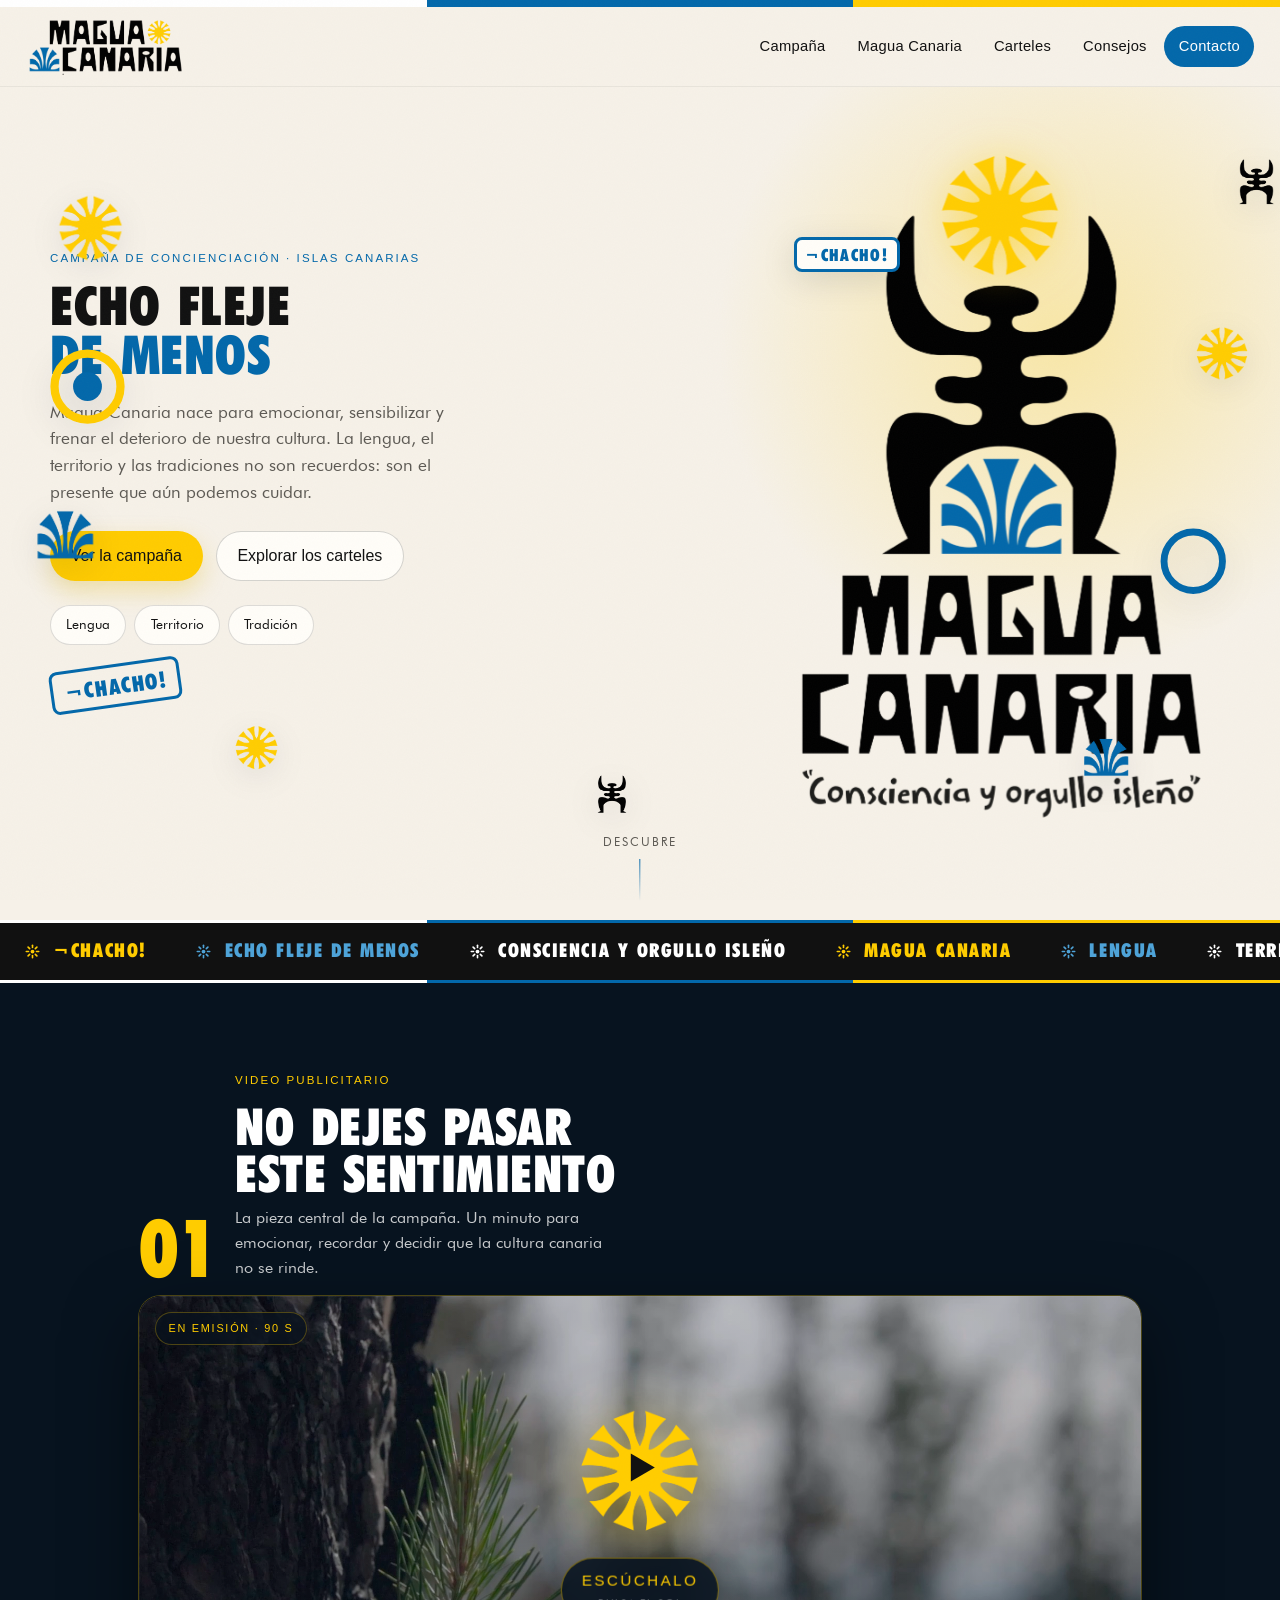
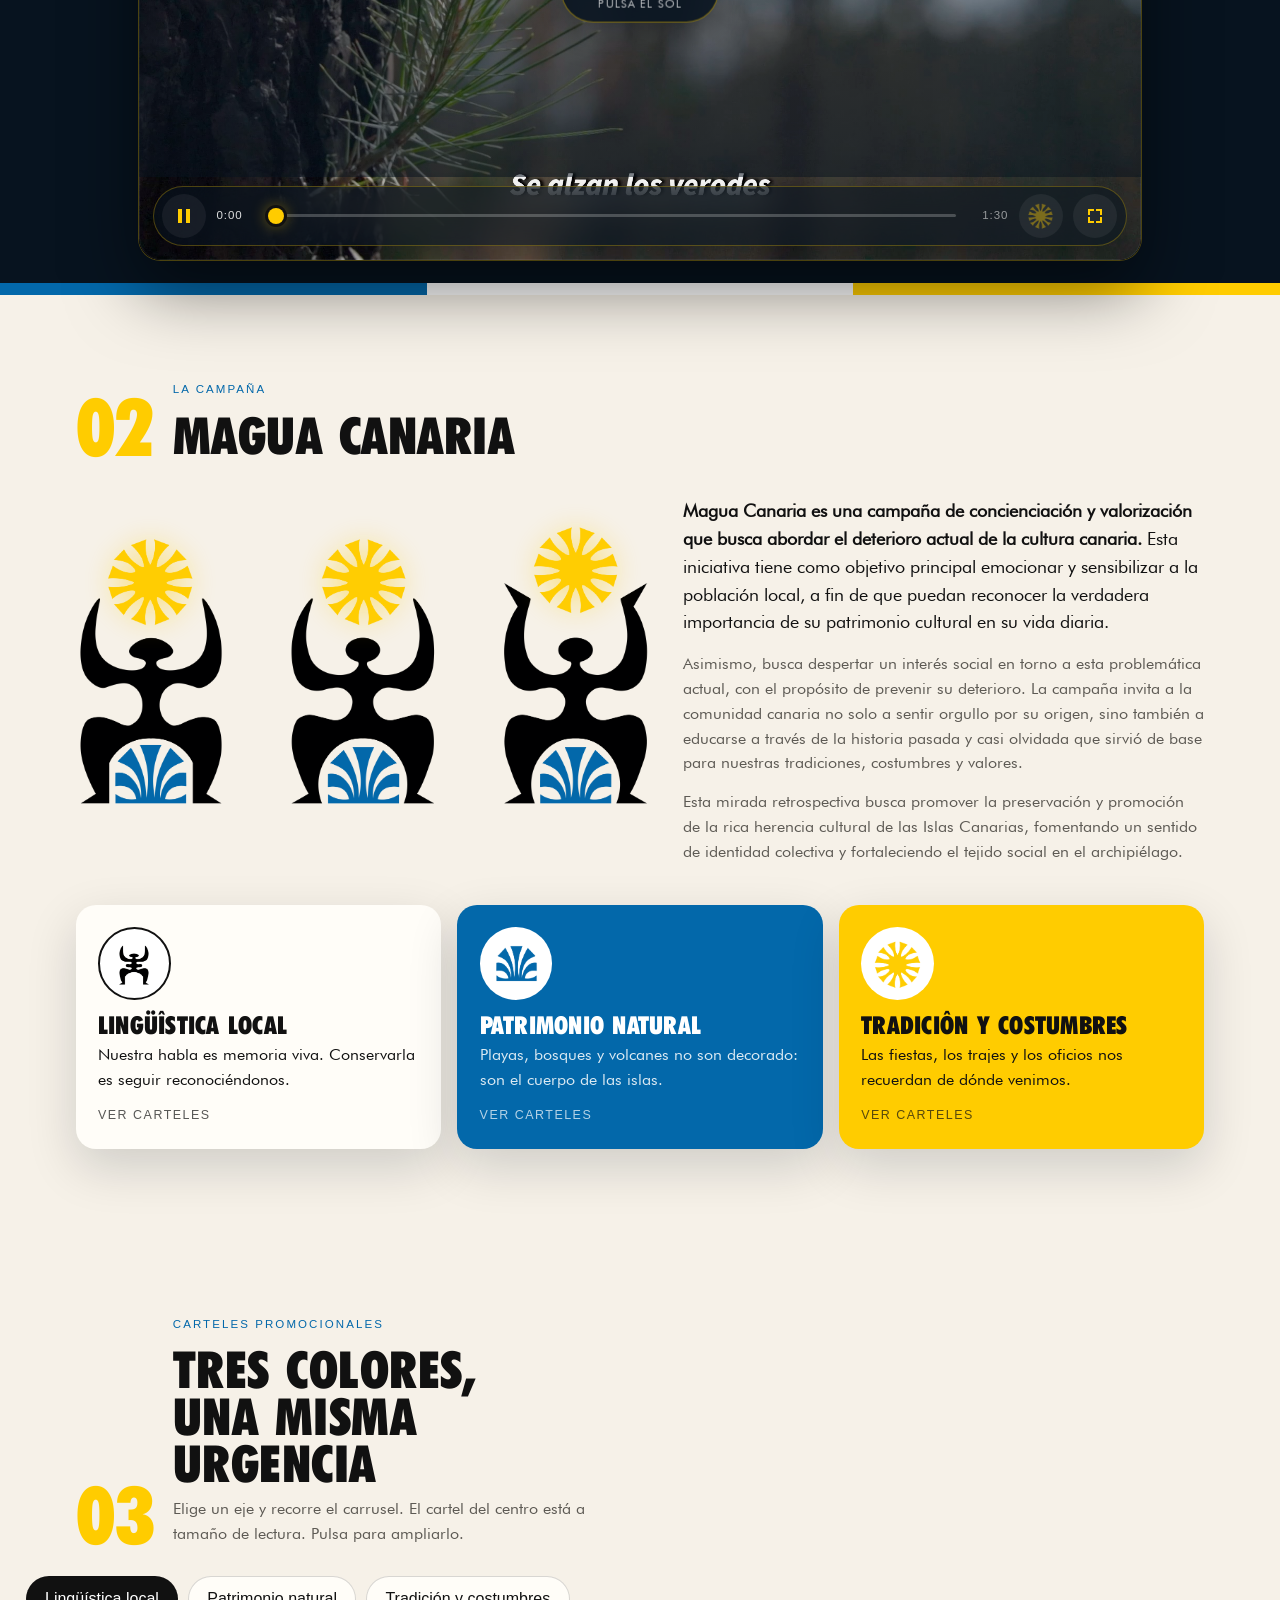
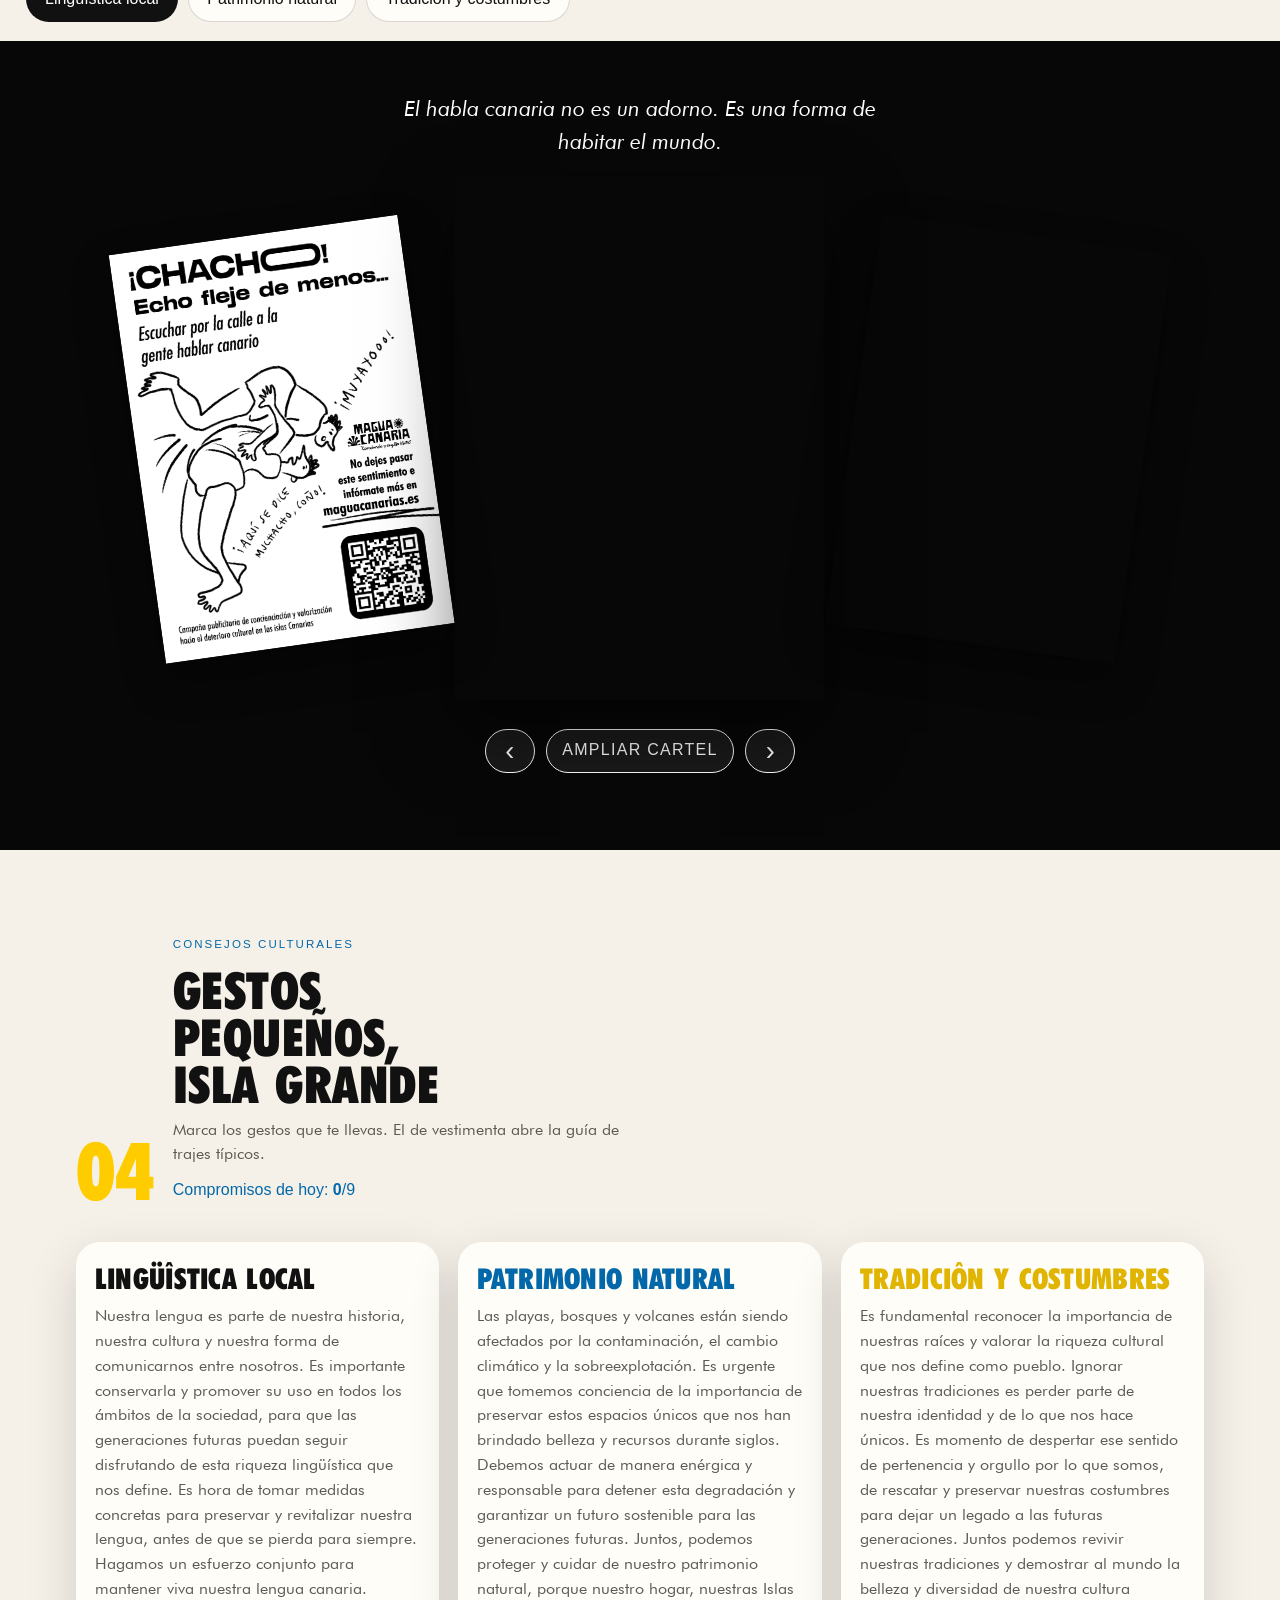
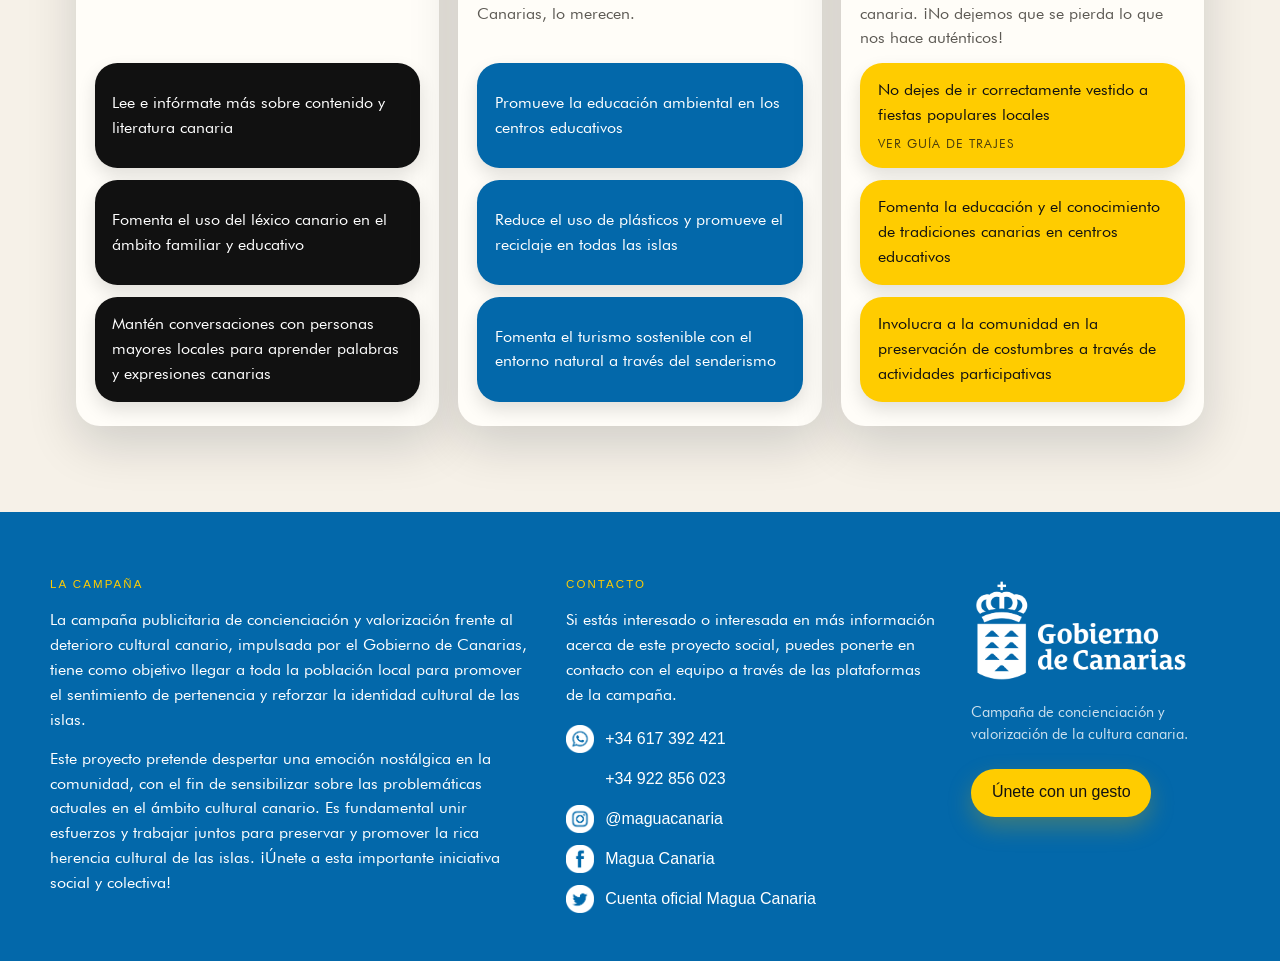
==== commit 64650357: "Proteger las fotos y mantener el movimiento fluido. Bloquea el guardado fácil y Pinterest, y evita q" ====
--- a/works/magua/index.html
+++ b/works/magua/index.html
@@ -10,10 +10,12 @@
     <meta property="og:description" content="Campaña de concienciación y valorización de la cultura canaria: lengua, territorio y tradiciones.">
     <meta property="og:type" content="website">
     <meta property="og:locale" content="es_ES">
+    <meta name="pinterest" content="nopin">
+    <meta name="pinterest-rich-pin" content="false">
     <title>Magua Canaria — Consciencia y orgullo isleño</title>
     <link rel="icon" href="img/Sol.png" type="image/png">
     <link rel="preload" href="img/Logo-horizontal.png" as="image">
-    <link rel="stylesheet" href="style.css?v=m14">
+    <link rel="stylesheet" href="style.css?v=m15">
     <style>
       html, body, html *, body * { cursor: auto !important; }
       a, button, [type="button"], label, summary, .btn { cursor: pointer !important; }
@@ -182,11 +184,10 @@
                         id="cinema-video"
                         poster="img/video-portada.jpg"
                         title="Video publicitario de Magua Canaria"
-                        preload="auto"
+                        preload="metadata"
                         playsinline
                         webkit-playsinline
                         muted
-                        autoplay
                     >
                         <source src="video/magua-web.mp4" type="video/mp4">
                     </video>
@@ -503,7 +504,8 @@
         </div>
     </dialog>
 
-    <script src="script.js?v=m14"></script>
+    <script src="/js/protect.js?v=1"></script>
+    <script src="script.js?v=m15"></script>
 </body>
 
 </html>
--- a/works/magua/style.css
+++ b/works/magua/style.css
@@ -72,6 +72,15 @@
     padding-left: env(safe-area-inset-left);
     padding-right: env(safe-area-inset-right);
     cursor: auto;
+}
+
+img,
+video,
+canvas,
+picture {
+    -webkit-user-drag: none;
+    user-select: none;
+    -webkit-touch-callout: none;
 }
 
 ::selection {
